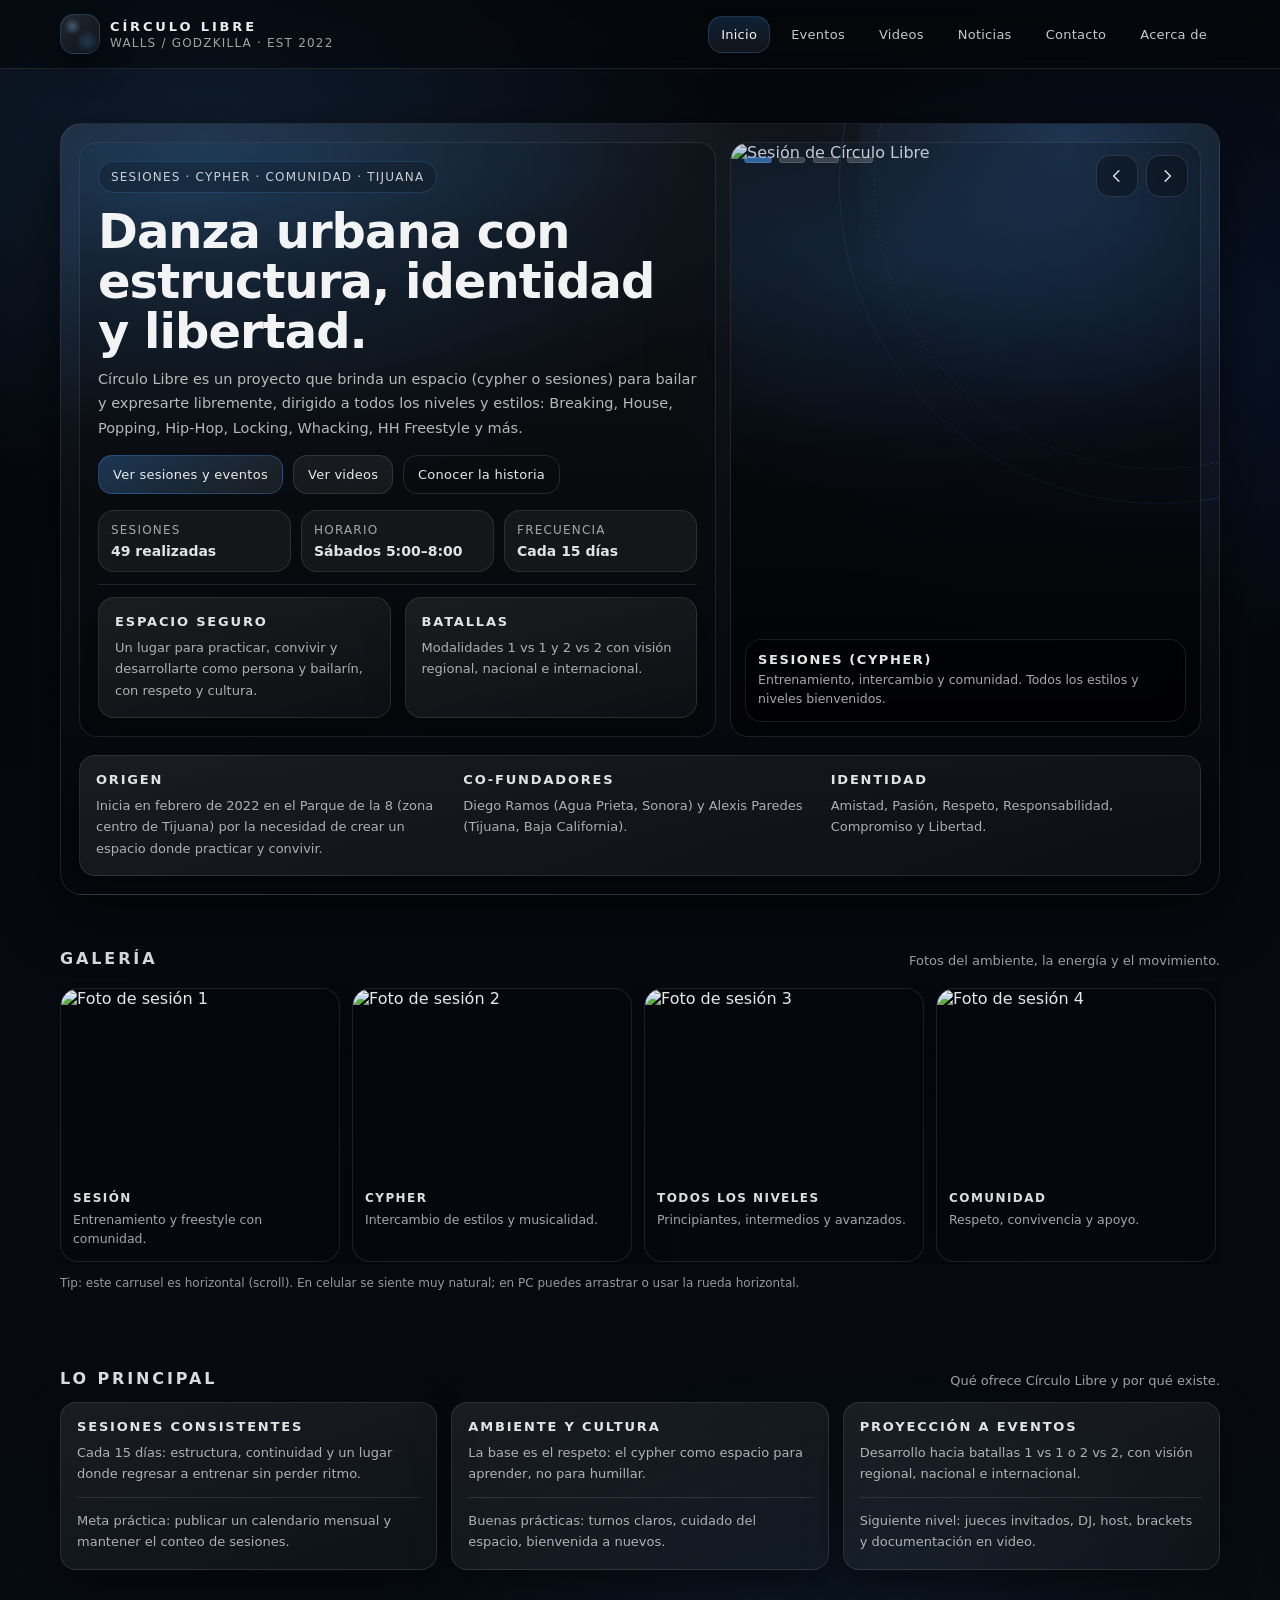
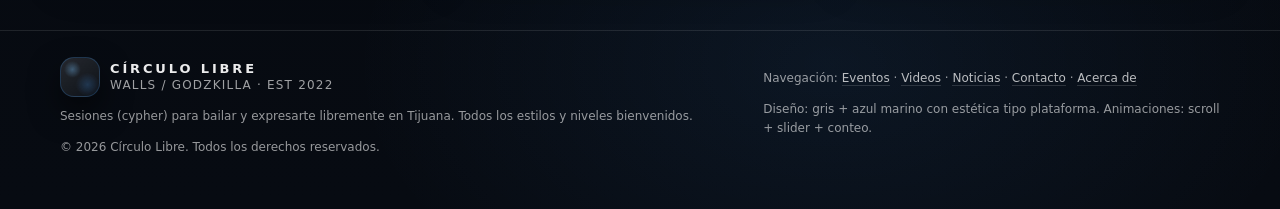
==== index.html @ d5fe8226 "Add files via upload" ====
<!doctype html>
<html lang="es">
<head>
  <meta charset="utf-8" />
  <meta name="viewport" content="width=device-width, initial-scale=1" />
  <title>Círculo Libre | Inicio</title>
  <meta name="description" content="Círculo Libre: sesiones (cypher) de danza urbana en Tijuana. Todos los estilos y niveles bienvenidos." />

  <link rel="stylesheet" href="https://cdnjs.cloudflare.com/ajax/libs/aos/2.3.4/aos.css" />
  <link rel="stylesheet" href="./assets/css/styles.css" />
</head>

<body>
  <div class="bgGrid" aria-hidden="true"></div>

  <header class="header">
    <div class="container">
      <div class="nav">
        <a class="brand" href="./index.html" aria-label="Ir a Inicio">
          <div class="logoMark" aria-hidden="true"></div>
          <div>
            <h1>CÍRCULO LIBRE</h1>
            <span>WALLS / GODZKILLA · EST 2022</span>
          </div>
        </a>

        <nav class="menu" aria-label="Navegación principal">
          <a data-nav href="./index.html">Inicio</a>
          <a data-nav href="./eventos.html">Eventos</a>
          <a data-nav href="./videos.html">Videos</a>
          <a data-nav href="./noticias.html">Noticias</a>
          <a data-nav href="./contacto.html">Contacto</a>
          <a data-nav href="./acerca.html">Acerca de</a>
        </nav>
      </div>
    </div>
  </header>

  <main>
    <!-- HERO PLATFORM -->
    <section class="hero">
      <div class="container">
        <div class="heroWrap" data-aos="fade-up">
          <div class="topGlow" aria-hidden="true"></div>
          <div class="orbit" style="right:-260px; top:-260px" aria-hidden="true"></div>

          <div class="heroTop">
            <!-- COPY -->
            <div class="heroCopy" data-aos="fade-up" data-aos-delay="60">
              <div class="kicker">Sesiones · Cypher · Comunidad · Tijuana</div>

              <h2 class="title">Danza urbana con estructura, identidad y libertad.</h2>

              <p class="subtitle">
                Círculo Libre es un proyecto que brinda un espacio (cypher o sesiones) para bailar y expresarte libremente,
                dirigido a todos los niveles y estilos: Breaking, House, Popping, Hip-Hop, Locking, Whacking, HH Freestyle y más.
              </p>

              <div class="heroActions">
                <a class="btn primary" href="./eventos.html">Ver sesiones y eventos</a>
                <a class="btn" href="./videos.html">Ver videos</a>
                <a class="btn ghost" href="./acerca.html">Conocer la historia</a>
              </div>

              <div class="statsRow" data-aos="fade-up" data-aos-delay="110">
                <div class="stat">
                  <div class="label">Sesiones</div>
                  <div class="value"><span data-count="49" data-count-duration="1000">49</span> realizadas</div>
                </div>
                <div class="stat">
                  <div class="label">Horario</div>
                  <div class="value">Sábados 5:00–8:00</div>
                </div>
                <div class="stat">
                  <div class="label">Frecuencia</div>
                  <div class="value">Cada 15 días</div>
                </div>
              </div>

              <div class="hr"></div>

              <div class="grid2" style="margin-top:12px">
                <div class="card" data-aos="fade-up" data-aos-delay="140">
                  <div class="cardInner">
                    <h3>Espacio seguro</h3>
                    <p>
                      Un lugar para practicar, convivir y desarrollarte como persona y bailarín, con respeto y cultura.
                    </p>
                  </div>
                </div>
                <div class="card" data-aos="fade-up" data-aos-delay="200">
                  <div class="cardInner">
                    <h3>Batallas</h3>
                    <p>
                      Modalidades 1 vs 1 y 2 vs 2 con visión regional, nacional e internacional.
                    </p>
                  </div>
                </div>
              </div>
            </div>

            <!-- SLIDER -->
            <div class="slider" data-aos="fade-left" data-aos-delay="120" data-slider data-interval="6500" aria-label="Carrusel principal">
              <div class="dots" aria-label="Indicadores">
                <div class="dot active" aria-label="Slide 1"></div>
                <div class="dot" aria-label="Slide 2"></div>
                <div class="dot" aria-label="Slide 3"></div>
                <div class="dot" aria-label="Slide 4"></div>
              </div>

              <div class="sliderControls" aria-label="Controles del carrusel">
                <button class="iconBtn" type="button" data-prev aria-label="Anterior">
                  <svg class="icon" viewBox="0 0 24 24" fill="none">
                    <path d="M14.5 5L7.5 12L14.5 19" stroke="currentColor" stroke-width="2" stroke-linecap="round" stroke-linejoin="round"/>
                  </svg>
                </button>
                <button class="iconBtn" type="button" data-next aria-label="Siguiente">
                  <svg class="icon" viewBox="0 0 24 24" fill="none">
                    <path d="M9.5 5L16.5 12L9.5 19" stroke="currentColor" stroke-width="2" stroke-linecap="round" stroke-linejoin="round"/>
                  </svg>
                </button>
              </div>

              <div class="slide active">
                <img src="./assets/img/gallery/hero-1.jpg" alt="Sesión de Círculo Libre" />
                <div class="slideOverlay"></div>
                <div class="slideCaption">
                  <strong>Sesiones (Cypher)</strong>
                  <span>Entrenamiento, intercambio y comunidad. Todos los estilos y niveles bienvenidos.</span>
                </div>
              </div>

              <div class="slide">
                <img src="./assets/img/gallery/hero-2.jpg" alt="Danza urbana en Tijuana" />
                <div class="slideOverlay"></div>
                <div class="slideCaption">
                  <strong>Cultura y aprendizaje</strong>
                  <span>Un espacio para mejorar técnica, musicalidad y freestyle con respeto.</span>
                </div>
              </div>

              <div class="slide">
                <img src="./assets/img/gallery/hero-3.jpg" alt="Comunidad de bailarines" />
                <div class="slideOverlay"></div>
                <div class="slideCaption">
                  <strong>Comunidad</strong>
                  <span>Convivencia sana, apoyo y crecimiento para nuevas generaciones.</span>
                </div>
              </div>

              <div class="slide">
                <img src="./assets/img/gallery/hero-4.jpg" alt="Eventos y batallas de baile" />
                <div class="slideOverlay"></div>
                <div class="slideCaption">
                  <strong>Eventos y batallas</strong>
                  <span>Formato 1 vs 1 y 2 vs 2. Proyección regional, nacional e internacional.</span>
                </div>
              </div>
            </div>
          </div>

          <!-- Bottom strip (platform feel) -->
          <div class="card" style="margin: 0 18px 18px;" data-aos="fade-up" data-aos-delay="90">
            <div class="cardInner">
              <div class="grid3">
                <div>
                  <h3>Origen</h3>
                  <p>
                    Inicia en febrero de 2022 en el Parque de la 8 (zona centro de Tijuana) por la necesidad
                    de crear un espacio donde practicar y convivir.
                  </p>
                </div>
                <div>
                  <h3>Co-fundadores</h3>
                  <p>
                    Diego Ramos (Agua Prieta, Sonora) y Alexis Paredes (Tijuana, Baja California).
                  </p>
                </div>
                <div>
                  <h3>Identidad</h3>
                  <p>
                    Amistad, Pasión, Respeto, Responsabilidad, Compromiso y Libertad.
                  </p>
                </div>
              </div>
            </div>
          </div>

        </div>
      </div>
    </section>

    <!-- GALLERY CAROUSEL -->
    <section class="section">
      <div class="container">
        <div class="sectionHead">
          <h2>Galería</h2>
          <p class="hint">Fotos del ambiente, la energía y el movimiento.</p>
        </div>

        <div class="carousel" data-aos="fade-up">
          <div class="carouselTrack" aria-label="Carrusel de galería">
            <div class="carouselItem">
              <img src="./assets/img/gallery/g-1.jpg" alt="Foto de sesión 1" />
              <div class="carouselMeta">
                <strong>Sesión</strong>
                <span>Entrenamiento y freestyle con comunidad.</span>
              </div>
            </div>

            <div class="carouselItem">
              <img src="./assets/img/gallery/g-2.jpg" alt="Foto de sesión 2" />
              <div class="carouselMeta">
                <strong>Cypher</strong>
                <span>Intercambio de estilos y musicalidad.</span>
              </div>
            </div>

            <div class="carouselItem">
              <img src="./assets/img/gallery/g-3.jpg" alt="Foto de sesión 3" />
              <div class="carouselMeta">
                <strong>Todos los niveles</strong>
                <span>Principiantes, intermedios y avanzados.</span>
              </div>
            </div>

            <div class="carouselItem">
              <img src="./assets/img/gallery/g-4.jpg" alt="Foto de sesión 4" />
              <div class="carouselMeta">
                <strong>Comunidad</strong>
                <span>Respeto, convivencia y apoyo.</span>
              </div>
            </div>

            <div class="carouselItem">
              <img src="./assets/img/gallery/g-5.jpg" alt="Foto de sesión 5" />
              <div class="carouselMeta">
                <strong>Eventos</strong>
                <span>Construcción de escena y proyección.</span>
              </div>
            </div>
          </div>

          <p class="small" style="margin-top:10px">
            Tip: este carrusel es horizontal (scroll). En celular se siente muy natural; en PC puedes arrastrar o usar la rueda horizontal.
          </p>
        </div>
      </div>
    </section>

    <!-- VALUE / PLATFORM BLOCKS -->
    <section class="section">
      <div class="container">
        <div class="sectionHead">
          <h2>Lo principal</h2>
          <p class="hint">Qué ofrece Círculo Libre y por qué existe.</p>
        </div>

        <div class="grid3">
          <article class="card" data-aos="fade-up">
            <div class="cardInner">
              <h3>Sesiones consistentes</h3>
              <p>
                Cada 15 días: estructura, continuidad y un lugar donde regresar a entrenar sin perder ritmo.
              </p>
              <div class="hr"></div>
              <p class="small">Meta práctica: publicar un calendario mensual y mantener el conteo de sesiones.</p>
            </div>
          </article>

          <article class="card" data-aos="fade-up" data-aos-delay="90">
            <div class="cardInner">
              <h3>Ambiente y cultura</h3>
              <p>
                La base es el respeto: el cypher como espacio para aprender, no para humillar.
              </p>
              <div class="hr"></div>
              <p class="small">Buenas prácticas: turnos claros, cuidado del espacio, bienvenida a nuevos.</p>
            </div>
          </article>

          <article class="card" data-aos="fade-up" data-aos-delay="180">
            <div class="cardInner">
              <h3>Proyección a eventos</h3>
              <p>
                Desarrollo hacia batallas 1 vs 1 o 2 vs 2, con visión regional, nacional e internacional.
              </p>
              <div class="hr"></div>
              <p class="small">Siguiente nivel: jueces invitados, DJ, host, brackets y documentación en video.</p>
            </div>
          </article>
        </div>
      </div>
    </section>
  </main>

  <footer class="footer">
    <div class="container">
      <div class="footerGrid">
        <div>
          <div class="brand" style="padding:0">
            <div class="logoMark" aria-hidden="true"></div>
            <div>
              <h1 style="margin:0">CÍRCULO LIBRE</h1>
              <span>WALLS / GODZKILLA · EST 2022</span>
            </div>
          </div>
          <p class="small" style="margin-top:10px">
            Sesiones (cypher) para bailar y expresarte libremente en Tijuana. Todos los estilos y niveles bienvenidos.
          </p>
          <p class="small">© <span id="year"></span> Círculo Libre. Todos los derechos reservados.</p>
        </div>

        <div>
          <p class="small">
            Navegación:
            <a href="./eventos.html">Eventos</a> ·
            <a href="./videos.html">Videos</a> ·
            <a href="./noticias.html">Noticias</a> ·
            <a href="./contacto.html">Contacto</a> ·
            <a href="./acerca.html">Acerca de</a>
          </p>
          <p class="small">
            Diseño: gris + azul marino con estética tipo plataforma. Animaciones: scroll + slider + conteo.
          </p>
        </div>
      </div>
    </div>
  </footer>

  <script src="https://cdnjs.cloudflare.com/ajax/libs/aos/2.3.4/aos.js"></script>
  <script src="./assets/js/main.js"></script>
  <script>document.getElementById("year").textContent = new Date().getFullYear();</script>
</body>
</html>
---- assets/css/styles.css ----
:root{
  --bg0: #05070c;
  --bg1: #070b12;
  --navy: #0a1a33;           /* azul marino */
  --navy2:#0d2550;
  --steel:#b9c1cf;          /* gris claro */
  --muted: rgba(255,255,255,.64);
  --text: rgba(255,255,255,.90);
  --line: rgba(255,255,255,.11);
  --glass: rgba(255,255,255,.06);
  --glass2: rgba(255,255,255,.10);
  --accent: #4aa3ff;        /* azul eléctrico suave */
  --accent2:#7bc4ff;        /* azul claro */
  --shadow: 0 18px 55px rgba(0,0,0,.60);
  --radius: 16px;
  --radius2: 22px;
  --max: 1160px;
}

*{ box-sizing:border-box; }
html{ scroll-behavior:smooth; }
body{
  margin:0;
  color: var(--text);
  background:
    radial-gradient(900px 600px at 16% 8%, rgba(74,163,255,.14), transparent 60%),
    radial-gradient(900px 600px at 90% 18%, rgba(13,37,80,.40), transparent 55%),
    radial-gradient(800px 500px at 65% 92%, rgba(74,163,255,.08), transparent 60%),
    linear-gradient(180deg, var(--bg0), var(--bg1));
  font-family: ui-sans-serif, system-ui, -apple-system, Segoe UI, Roboto, Helvetica, Arial;
  overflow-x:hidden;
}

a{ color:inherit; text-decoration:none; }
img{ display:block; max-width:100%; }
.container{ width: min(var(--max), calc(100% - 40px)); margin:0 auto; }

/* Decorative "drawings" (no emojis): grids + glow lines */
.bgGrid{
  position: fixed;
  inset: 0;
  pointer-events: none;
  opacity: .35;
  background-image:
    linear-gradient(to right, rgba(255,255,255,.04) 1px, transparent 1px),
    linear-gradient(to bottom, rgba(255,255,255,.04) 1px, transparent 1px);
  background-size: 64px 64px;
  mask-image: radial-gradient(closest-side at 50% 40%, rgba(0,0,0,1), transparent 72%);
}

.orbit{
  position:absolute;
  inset:auto;
  width: 640px;
  height: 640px;
  border-radius: 50%;
  border: 1px solid rgba(74,163,255,.18);
  filter: drop-shadow(0 0 30px rgba(74,163,255,.10));
  transform: translateZ(0);
  animation: orbitFloat 10s ease-in-out infinite;
}
.orbit::before{
  content:"";
  position:absolute;
  inset: 34px;
  border-radius: 50%;
  border: 1px dashed rgba(255,255,255,.10);
}
@keyframes orbitFloat{
  0%,100%{ transform: translate3d(0,0,0) scale(1); opacity:.85; }
  50%{ transform: translate3d(0,-10px,0) scale(1.02); opacity:1; }
}

.topGlow{
  position:absolute;
  top:-180px;
  right:-160px;
  width: 520px;
  height: 520px;
  background: radial-gradient(circle at 40% 40%, rgba(74,163,255,.22), transparent 60%);
  filter: blur(2px);
  pointer-events:none;
}

/* Header */
.header{
  position: sticky;
  top:0;
  z-index:60;
  backdrop-filter: blur(12px);
  background: rgba(4,6,10,.55);
  border-bottom: 1px solid rgba(255,255,255,.10);
}
.nav{
  display:flex;
  align-items:center;
  justify-content:space-between;
  padding: 14px 0;
  gap: 14px;
}
.brand{
  display:flex;
  align-items:center;
  gap: 10px;
  min-width: 240px;
}
.logoMark{
  width: 40px; height: 40px;
  border-radius: 14px;
  background:
    radial-gradient(14px 14px at 30% 30%, rgba(123,196,255,.35), transparent 60%),
    radial-gradient(18px 18px at 70% 70%, rgba(74,163,255,.22), transparent 65%),
    linear-gradient(145deg, rgba(255,255,255,.12), rgba(255,255,255,.03));
  border: 1px solid rgba(74,163,255,.22);
  box-shadow: 0 14px 30px rgba(0,0,0,.55);
}
.brand h1{
  margin:0;
  font-size: 13px;
  letter-spacing: .22em;
  text-transform: uppercase;
  color: rgba(255,255,255,.92);
}
.brand span{
  display:block;
  margin-top: 2px;
  font-size: 12px;
  letter-spacing: .10em;
  color: rgba(255,255,255,.62);
}

.menu{
  display:flex;
  align-items:center;
  gap: 8px;
  flex-wrap: wrap;
  justify-content:flex-end;
}
.menu a{
  padding: 10px 12px;
  border-radius: 14px;
  border: 1px solid transparent;
  color: rgba(255,255,255,.78);
  font-size: 13px;
  letter-spacing: .02em;
  transition: transform .18s ease, background .18s ease, border-color .18s ease, color .18s ease;
}
.menu a:hover{
  transform: translateY(-1px);
  background: rgba(255,255,255,.06);
  border-color: rgba(255,255,255,.12);
  color: rgba(255,255,255,.92);
}
.menu a.active{
  background: linear-gradient(180deg, rgba(74,163,255,.18), rgba(255,255,255,.06));
  border-color: rgba(74,163,255,.22);
  color: rgba(255,255,255,.95);
}

/* Page sections */
.section{ padding: 32px 0; }
.sectionHead{
  display:flex;
  align-items:flex-end;
  justify-content:space-between;
  gap: 16px;
  margin-bottom: 14px;
}
.sectionHead h2{
  margin:0;
  font-size: 16px;
  letter-spacing: .18em;
  text-transform: uppercase;
  color: rgba(255,255,255,.86);
}
.sectionHead .hint{ margin:0; font-size: 13px; color: rgba(255,255,255,.62); }

.card{
  border-radius: var(--radius);
  border: 1px solid rgba(255,255,255,.10);
  background: linear-gradient(160deg, rgba(255,255,255,.08), rgba(255,255,255,.03));
  box-shadow: 0 14px 36px rgba(0,0,0,.35);
  overflow:hidden;
}
.cardInner{ padding: 16px; }
.card h3{
  margin:0 0 8px;
  font-size: 13px;
  letter-spacing: .14em;
  text-transform: uppercase;
  color: rgba(255,255,255,.88);
}
.card p{
  margin:0;
  font-size: 13px;
  line-height: 1.65;
  color: rgba(255,255,255,.66);
}
.hr{ height:1px; background: rgba(255,255,255,.10); margin: 12px 0; }

.grid3{ display:grid; grid-template-columns: repeat(3, 1fr); gap: 14px; }
.grid2{ display:grid; grid-template-columns: 1fr 1fr; gap: 14px; }

/* Buttons */
.btn{
  display:inline-flex;
  align-items:center;
  justify-content:center;
  gap: 10px;
  padding: 11px 14px;
  border-radius: 14px;
  border: 1px solid rgba(255,255,255,.12);
  background: rgba(255,255,255,.06);
  color: rgba(255,255,255,.90);
  font-size: 13px;
  letter-spacing: .02em;
  transition: transform .18s ease, background .18s ease, border-color .18s ease, box-shadow .18s ease;
  will-change: transform;
}
.btn:hover{
  transform: translateY(-1px);
  border-color: rgba(255,255,255,.20);
  background: rgba(255,255,255,.09);
  box-shadow: 0 10px 22px rgba(0,0,0,.35);
}
.btn.primary{
  background: linear-gradient(145deg, rgba(74,163,255,.28), rgba(255,255,255,.07));
  border-color: rgba(74,163,255,.28);
}
.btn.ghost{ background: transparent; }

/* Hero platform layout */
.hero{
  position:relative;
  padding: 54px 0 22px;
}
.heroWrap{
  position:relative;
  border-radius: var(--radius2);
  border: 1px solid rgba(255,255,255,.10);
  background:
    radial-gradient(1200px 420px at 10% 10%, rgba(74,163,255,.16), transparent 55%),
    linear-gradient(180deg, rgba(255,255,255,.05), rgba(0,0,0,.15));
  box-shadow: var(--shadow);
  overflow:hidden;
}

.heroTop{
  display:grid;
  grid-template-columns: 1.15fr .85fr;
  gap: 14px;
  padding: 18px;
  align-items:stretch;
  position:relative;
}

.heroCopy{
  border-radius: 18px;
  border: 1px solid rgba(255,255,255,.10);
  background: rgba(0,0,0,.20);
  padding: 18px;
  position:relative;
  overflow:hidden;
}
.heroCopy::before{
  content:"";
  position:absolute;
  inset:-2px;
  background: radial-gradient(900px 220px at 20% 0%, rgba(74,163,255,.12), transparent 55%);
  pointer-events:none;
}
.kicker{
  display:inline-flex;
  align-items:center;
  gap:10px;
  padding: 8px 12px;
  border-radius: 999px;
  border: 1px solid rgba(74,163,255,.20);
  background: rgba(0,0,0,.18);
  color: rgba(255,255,255,.78);
  font-size: 12px;
  letter-spacing: .10em;
  text-transform: uppercase;
  position:relative;
  z-index:1;
}
.title{
  margin: 14px 0 10px;
  font-size: clamp(30px, 4.6vw, 48px);
  line-height: 1.04;
  letter-spacing: -.02em;
  color: rgba(255,255,255,.95);
  position:relative;
  z-index:1;
}
.subtitle{
  margin:0;
  max-width: 66ch;
  font-size: 14.5px;
  line-height: 1.7;
  color: rgba(255,255,255,.70);
  position:relative;
  z-index:1;
}
.heroActions{ display:flex; gap:10px; flex-wrap:wrap; margin-top: 14px; position:relative; z-index:1; }

.statsRow{
  display:grid;
  grid-template-columns: repeat(3, 1fr);
  gap: 10px;
  margin-top: 16px;
  position:relative;
  z-index:1;
}
.stat{
  border-radius: 16px;
  border: 1px solid rgba(255,255,255,.10);
  background: rgba(255,255,255,.05);
  padding: 12px;
}
.stat .label{
  font-size: 12px;
  letter-spacing: .10em;
  text-transform: uppercase;
  color: rgba(255,255,255,.62);
}
.stat .value{
  margin-top: 6px;
  font-size: 14px;
  color: rgba(255,255,255,.88);
  font-weight: 650;
}

/* HERO SLIDER */
.slider{
  border-radius: 18px;
  border: 1px solid rgba(255,255,255,.10);
  background: rgba(0,0,0,.20);
  overflow:hidden;
  position:relative;
  min-height: 360px;
}

.slide{
  position:absolute;
  inset:0;
  opacity:0;
  transform: scale(1.02);
  transition: opacity .6s ease, transform .9s ease;
}
.slide.active{
  opacity:1;
  transform: scale(1);
}
.slide img{
  width:100%;
  height:100%;
  object-fit: cover;
  filter: contrast(1.05) saturate(1.05);
}
.slideOverlay{
  position:absolute;
  inset:0;
  background:
    linear-gradient(180deg, rgba(0,0,0,.10), rgba(0,0,0,.55)),
    radial-gradient(900px 420px at 30% 20%, rgba(74,163,255,.18), transparent 55%);
}
.slideCaption{
  position:absolute;
  left: 14px;
  right: 14px;
  bottom: 14px;
  border-radius: 16px;
  border: 1px solid rgba(255,255,255,.10);
  background: rgba(0,0,0,.35);
  padding: 12px 12px;
  backdrop-filter: blur(10px);
}
.slideCaption strong{
  display:block;
  font-size: 13px;
  letter-spacing: .12em;
  text-transform: uppercase;
  color: rgba(255,255,255,.90);
}
.slideCaption span{
  display:block;
  margin-top: 4px;
  font-size: 12.5px;
  color: rgba(255,255,255,.66);
  line-height: 1.5;
}

.sliderControls{
  position:absolute;
  top: 12px;
  right: 12px;
  display:flex;
  gap: 8px;
  z-index: 4;
}
.iconBtn{
  width: 42px;
  height: 42px;
  border-radius: 14px;
  border: 1px solid rgba(255,255,255,.12);
  background: rgba(0,0,0,.30);
  color: rgba(255,255,255,.86);
  display:grid;
  place-items:center;
  cursor:pointer;
  transition: transform .16s ease, background .16s ease, border-color .16s ease;
}
.iconBtn:hover{
  transform: translateY(-1px);
  background: rgba(255,255,255,.06);
  border-color: rgba(74,163,255,.20);
}
.icon{
  width: 18px;
  height: 18px;
  display:block;
}

.dots{
  position:absolute;
  left: 14px;
  top: 14px;
  display:flex;
  gap: 8px;
  z-index: 4;
}
.dot{
  width: 26px;
  height: 6px;
  border-radius: 999px;
  background: rgba(255,255,255,.18);
  border: 1px solid rgba(255,255,255,.12);
  cursor:pointer;
  transition: background .2s ease, transform .2s ease;
}
.dot.active{
  background: rgba(74,163,255,.55);
  transform: scaleX(1.06);
}

/* Gallery carousel */
.carousel{
  position:relative;
}
.carouselTrack{
  display:flex;
  gap: 12px;
  overflow:auto;
  scroll-snap-type: x mandatory;
  padding: 6px 2px 2px;
  scrollbar-width: thin;
  scrollbar-color: rgba(74,163,255,.35) rgba(255,255,255,.06);
}
.carouselTrack::-webkit-scrollbar{ height: 10px; }
.carouselTrack::-webkit-scrollbar-thumb{
  background: rgba(74,163,255,.30);
  border-radius: 999px;
}
.carouselItem{
  min-width: 280px;
  max-width: 280px;
  scroll-snap-align: start;
  border-radius: 18px;
  border: 1px solid rgba(255,255,255,.10);
  background: rgba(0,0,0,.20);
  overflow:hidden;
  box-shadow: 0 18px 40px rgba(0,0,0,.35);
  transform: translateZ(0);
}
.carouselItem img{
  width:100%;
  height: 190px;
  object-fit: cover;
}
.carouselMeta{
  padding: 12px;
}
.carouselMeta strong{
  display:block;
  font-size: 12px;
  letter-spacing: .12em;
  text-transform: uppercase;
  color: rgba(255,255,255,.86);
}
.carouselMeta span{
  display:block;
  margin-top: 6px;
  font-size: 12.5px;
  color: rgba(255,255,255,.64);
  line-height: 1.5;
}

/* Footer */
.footer{
  padding: 26px 0 40px;
  border-top: 1px solid rgba(255,255,255,.10);
  margin-top: 28px;
}
.footerGrid{
  display:grid;
  grid-template-columns: 1.2fr .8fr;
  gap: 18px;
}
.small{
  font-size: 12px;
  color: rgba(255,255,255,.58);
  line-height: 1.6;
}
.footer a{
  color: rgba(255,255,255,.72);
  border-bottom: 1px solid rgba(255,255,255,.14);
}
.footer a:hover{
  color: rgba(255,255,255,.92);
  border-bottom-color: rgba(74,163,255,.30);
}

@media (max-width: 980px){
  .heroTop{ grid-template-columns: 1fr; }
  .grid3{ grid-template-columns: 1fr; }
  .grid2{ grid-template-columns: 1fr; }
  .footerGrid{ grid-template-columns: 1fr; }
  .slider{ min-height: 320px; }
  .brand{ min-width: auto; }
}
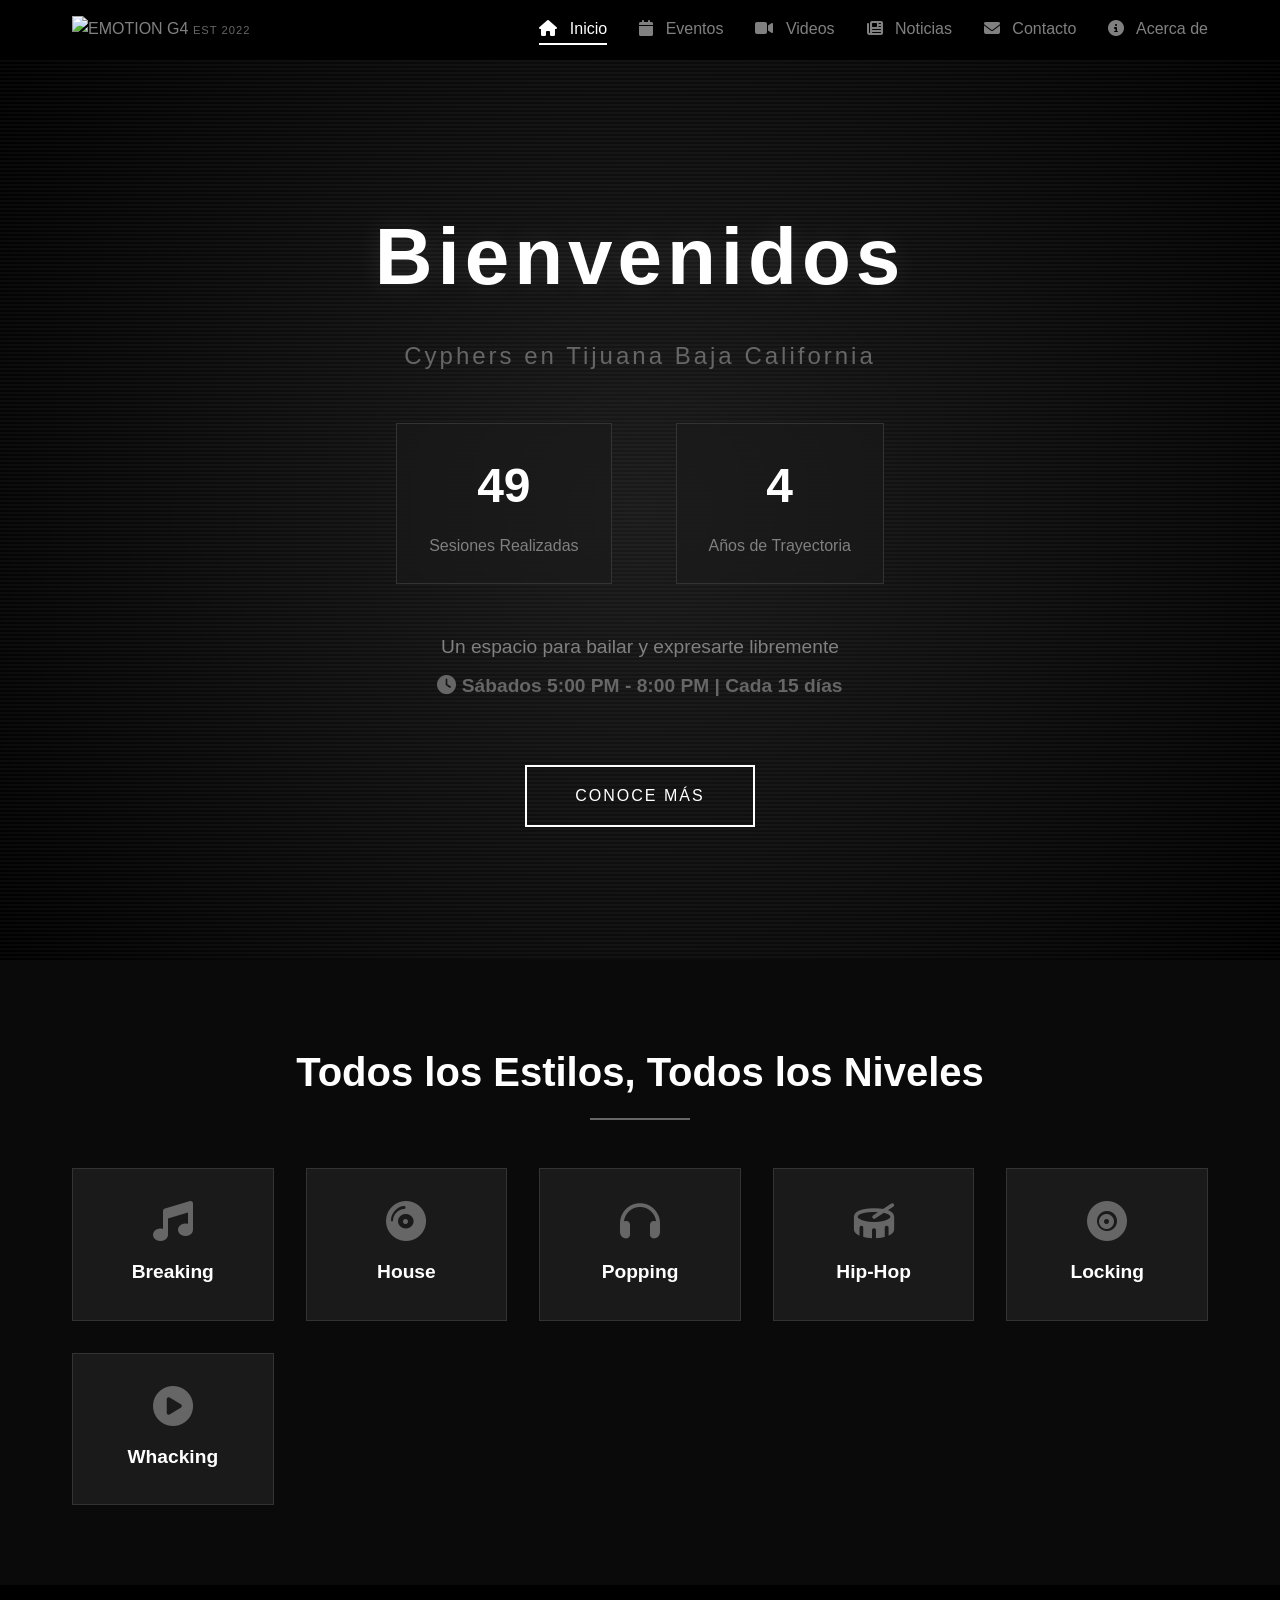
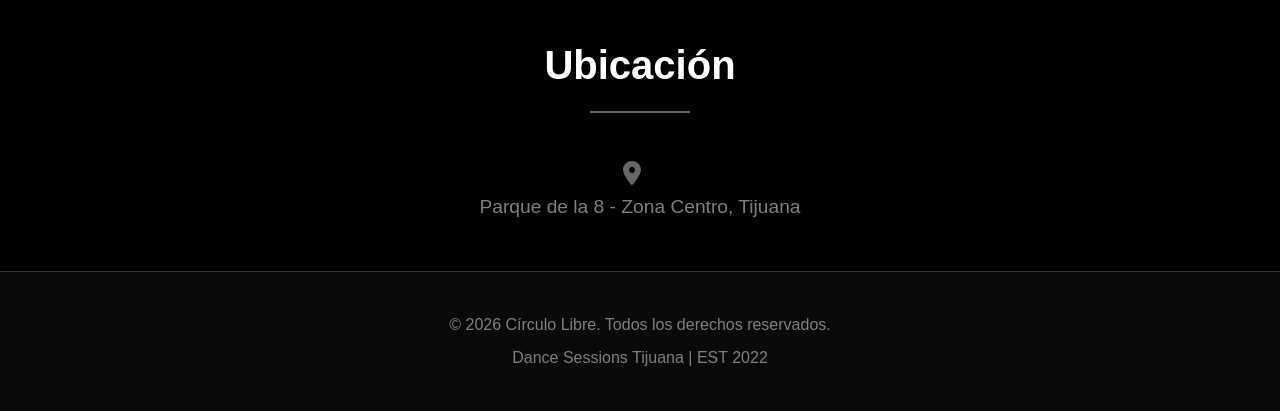
==== commit dd83b80b: "Add files via upload" ====
--- a/index.html
+++ b/index.html
@@ -1,335 +1,107 @@
-<!doctype html>
+<!DOCTYPE html>
 <html lang="es">
 <head>
-  <meta charset="utf-8" />
-  <meta name="viewport" content="width=device-width, initial-scale=1" />
-  <title>Círculo Libre | Inicio</title>
-  <meta name="description" content="Círculo Libre: sesiones (cypher) de danza urbana en Tijuana. Todos los estilos y niveles bienvenidos." />
+    <meta charset="UTF-8">
+    <meta name="viewport" content="width=device-width, initial-scale=1.0">
+    <title>Círculo Libre - Dance Sessions Tijuana</title>
+    <link rel="stylesheet" href="styles.css">
+    <link rel="stylesheet" href="https://cdnjs.cloudflare.com/ajax/libs/font-awesome/6.4.0/css/all.min.css">
+</head>
+<body>
+    <nav class="navbar">
+        <div class="nav-container">
+            <div class="nav-logo">
+         <img src="/ap15/img/cl.png" alt="EMOTION G4" style="width: 150px; height: auto;">
+                <span class="nav-subtitle">EST 2022</span>
+            </div>
+            <ul class="nav-menu">
+                <li><a href="index.html" class="active"><i class="fas fa-home"></i> Inicio</a></li>
+                <li><a href="eventos.html"><i class="fas fa-calendar"></i> Eventos</a></li>
+                <li><a href="videos.html"><i class="fas fa-video"></i> Videos</a></li>
+                <li><a href="noticias.html"><i class="fas fa-newspaper"></i> Noticias</a></li>
+                <li><a href="contacto.html"><i class="fas fa-envelope"></i> Contacto</a></li>
+                <li><a href="acerca.html"><i class="fas fa-info-circle"></i> Acerca de</a></li>
+            </ul>
+            <div class="hamburger">
+                <span></span>
+                <span></span>
+                <span></span>
+            </div>
+        </div>
+    </nav>
 
-  <link rel="stylesheet" href="https://cdnjs.cloudflare.com/ajax/libs/aos/2.3.4/aos.css" />
-  <link rel="stylesheet" href="./assets/css/styles.css" />
-</head>
-
-<body>
-  <div class="bgGrid" aria-hidden="true"></div>
-
-  <header class="header">
-    <div class="container">
-      <div class="nav">
-        <a class="brand" href="./index.html" aria-label="Ir a Inicio">
-          <div class="logoMark" aria-hidden="true"></div>
-          <div>
-            <h1>CÍRCULO LIBRE</h1>
-            <span>WALLS / GODZKILLA · EST 2022</span>
-          </div>
-        </a>
-
-        <nav class="menu" aria-label="Navegación principal">
-          <a data-nav href="./index.html">Inicio</a>
-          <a data-nav href="./eventos.html">Eventos</a>
-          <a data-nav href="./videos.html">Videos</a>
-          <a data-nav href="./noticias.html">Noticias</a>
-          <a data-nav href="./contacto.html">Contacto</a>
-          <a data-nav href="./acerca.html">Acerca de</a>
-        </nav>
-      </div>
-    </div>
-  </header>
-
-  <main>
-    <!-- HERO PLATFORM -->
     <section class="hero">
-      <div class="container">
-        <div class="heroWrap" data-aos="fade-up">
-          <div class="topGlow" aria-hidden="true"></div>
-          <div class="orbit" style="right:-260px; top:-260px" aria-hidden="true"></div>
-
-          <div class="heroTop">
-            <!-- COPY -->
-            <div class="heroCopy" data-aos="fade-up" data-aos-delay="60">
-              <div class="kicker">Sesiones · Cypher · Comunidad · Tijuana</div>
-
-              <h2 class="title">Danza urbana con estructura, identidad y libertad.</h2>
-
-              <p class="subtitle">
-                Círculo Libre es un proyecto que brinda un espacio (cypher o sesiones) para bailar y expresarte libremente,
-                dirigido a todos los niveles y estilos: Breaking, House, Popping, Hip-Hop, Locking, Whacking, HH Freestyle y más.
-              </p>
-
-              <div class="heroActions">
-                <a class="btn primary" href="./eventos.html">Ver sesiones y eventos</a>
-                <a class="btn" href="./videos.html">Ver videos</a>
-                <a class="btn ghost" href="./acerca.html">Conocer la historia</a>
-              </div>
-
-              <div class="statsRow" data-aos="fade-up" data-aos-delay="110">
-                <div class="stat">
-                  <div class="label">Sesiones</div>
-                  <div class="value"><span data-count="49" data-count-duration="1000">49</span> realizadas</div>
+        <div class="hero-content">
+            <h2 class="hero-title animate-fade-in">Bienvenidos</h2>
+            <p class="hero-subtitle animate-slide-up">Cyphers en Tijuana Baja California</p>
+            <div class="hero-stats animate-fade-in">
+                <div class="stat-box">
+                    <h2 class="stat-number" data-target="49">0</h2>
+                    <p>Sesiones Realizadas</p>
                 </div>
-                <div class="stat">
-                  <div class="label">Horario</div>
-                  <div class="value">Sábados 5:00–8:00</div>
+                <div class="stat-box">
+                    <h2 class="stat-number" data-target="4">0</h2>
+                    <p>Años de Trayectoria</p>
                 </div>
-                <div class="stat">
-                  <div class="label">Frecuencia</div>
-                  <div class="value">Cada 15 días</div>
-                </div>
-              </div>
-
-              <div class="hr"></div>
-
-              <div class="grid2" style="margin-top:12px">
-                <div class="card" data-aos="fade-up" data-aos-delay="140">
-                  <div class="cardInner">
-                    <h3>Espacio seguro</h3>
-                    <p>
-                      Un lugar para practicar, convivir y desarrollarte como persona y bailarín, con respeto y cultura.
-                    </p>
-                  </div>
-                </div>
-                <div class="card" data-aos="fade-up" data-aos-delay="200">
-                  <div class="cardInner">
-                    <h3>Batallas</h3>
-                    <p>
-                      Modalidades 1 vs 1 y 2 vs 2 con visión regional, nacional e internacional.
-                    </p>
-                  </div>
-                </div>
-              </div>
             </div>
-
-            <!-- SLIDER -->
-            <div class="slider" data-aos="fade-left" data-aos-delay="120" data-slider data-interval="6500" aria-label="Carrusel principal">
-              <div class="dots" aria-label="Indicadores">
-                <div class="dot active" aria-label="Slide 1"></div>
-                <div class="dot" aria-label="Slide 2"></div>
-                <div class="dot" aria-label="Slide 3"></div>
-                <div class="dot" aria-label="Slide 4"></div>
-              </div>
-
-              <div class="sliderControls" aria-label="Controles del carrusel">
-                <button class="iconBtn" type="button" data-prev aria-label="Anterior">
-                  <svg class="icon" viewBox="0 0 24 24" fill="none">
-                    <path d="M14.5 5L7.5 12L14.5 19" stroke="currentColor" stroke-width="2" stroke-linecap="round" stroke-linejoin="round"/>
-                  </svg>
-                </button>
-                <button class="iconBtn" type="button" data-next aria-label="Siguiente">
-                  <svg class="icon" viewBox="0 0 24 24" fill="none">
-                    <path d="M9.5 5L16.5 12L9.5 19" stroke="currentColor" stroke-width="2" stroke-linecap="round" stroke-linejoin="round"/>
-                  </svg>
-                </button>
-              </div>
-
-              <div class="slide active">
-                <img src="./assets/img/gallery/hero-1.jpg" alt="Sesión de Círculo Libre" />
-                <div class="slideOverlay"></div>
-                <div class="slideCaption">
-                  <strong>Sesiones (Cypher)</strong>
-                  <span>Entrenamiento, intercambio y comunidad. Todos los estilos y niveles bienvenidos.</span>
-                </div>
-              </div>
-
-              <div class="slide">
-                <img src="./assets/img/gallery/hero-2.jpg" alt="Danza urbana en Tijuana" />
-                <div class="slideOverlay"></div>
-                <div class="slideCaption">
-                  <strong>Cultura y aprendizaje</strong>
-                  <span>Un espacio para mejorar técnica, musicalidad y freestyle con respeto.</span>
-                </div>
-              </div>
-
-              <div class="slide">
-                <img src="./assets/img/gallery/hero-3.jpg" alt="Comunidad de bailarines" />
-                <div class="slideOverlay"></div>
-                <div class="slideCaption">
-                  <strong>Comunidad</strong>
-                  <span>Convivencia sana, apoyo y crecimiento para nuevas generaciones.</span>
-                </div>
-              </div>
-
-              <div class="slide">
-                <img src="./assets/img/gallery/hero-4.jpg" alt="Eventos y batallas de baile" />
-                <div class="slideOverlay"></div>
-                <div class="slideCaption">
-                  <strong>Eventos y batallas</strong>
-                  <span>Formato 1 vs 1 y 2 vs 2. Proyección regional, nacional e internacional.</span>
-                </div>
-              </div>
+            <div class="hero-description animate-slide-up">
+                <p>Un espacio para bailar y expresarte libremente</p>
+                <p class="schedule"><i class="fas fa-clock"></i> Sábados 5:00 PM - 8:00 PM | Cada 15 días</p>
             </div>
-          </div>
-
-          <!-- Bottom strip (platform feel) -->
-          <div class="card" style="margin: 0 18px 18px;" data-aos="fade-up" data-aos-delay="90">
-            <div class="cardInner">
-              <div class="grid3">
-                <div>
-                  <h3>Origen</h3>
-                  <p>
-                    Inicia en febrero de 2022 en el Parque de la 8 (zona centro de Tijuana) por la necesidad
-                    de crear un espacio donde practicar y convivir.
-                  </p>
-                </div>
-                <div>
-                  <h3>Co-fundadores</h3>
-                  <p>
-                    Diego Ramos (Agua Prieta, Sonora) y Alexis Paredes (Tijuana, Baja California).
-                  </p>
-                </div>
-                <div>
-                  <h3>Identidad</h3>
-                  <p>
-                    Amistad, Pasión, Respeto, Responsabilidad, Compromiso y Libertad.
-                  </p>
-                </div>
-              </div>
-            </div>
-          </div>
-
+            <a href="#info" class="cta-button animate-pulse">Conoce Más</a>
         </div>
-      </div>
+        <div class="hero-bg"></div>
     </section>
 
-    <!-- GALLERY CAROUSEL -->
-    <section class="section">
-      <div class="container">
-        <div class="sectionHead">
-          <h2>Galería</h2>
-          <p class="hint">Fotos del ambiente, la energía y el movimiento.</p>
+    <section id="info" class="info-section">
+        <div class="container">
+            <h2 class="section-title">Todos los Estilos, Todos los Niveles</h2>
+            <div class="styles-grid">
+                <div class="style-card">
+                    <i class="fas fa-music"></i>
+                    <h3>Breaking</h3>
+                </div>
+                <div class="style-card">
+                    <i class="fas fa-compact-disc"></i>
+                    <h3>House</h3>
+                </div>
+                <div class="style-card">
+                    <i class="fas fa-headphones"></i>
+                    <h3>Popping</h3>
+                </div>
+                <div class="style-card">
+                    <i class="fas fa-drum"></i>
+                    <h3>Hip-Hop</h3>
+                </div>
+                <div class="style-card">
+                    <i class="fas fa-record-vinyl"></i>
+                    <h3>Locking</h3>
+                </div>
+                <div class="style-card">
+                    <i class="fas fa-play-circle"></i>
+                    <h3>Whacking</h3>
+                </div>
+            </div>
         </div>
-
-        <div class="carousel" data-aos="fade-up">
-          <div class="carouselTrack" aria-label="Carrusel de galería">
-            <div class="carouselItem">
-              <img src="./assets/img/gallery/g-1.jpg" alt="Foto de sesión 1" />
-              <div class="carouselMeta">
-                <strong>Sesión</strong>
-                <span>Entrenamiento y freestyle con comunidad.</span>
-              </div>
-            </div>
-
-            <div class="carouselItem">
-              <img src="./assets/img/gallery/g-2.jpg" alt="Foto de sesión 2" />
-              <div class="carouselMeta">
-                <strong>Cypher</strong>
-                <span>Intercambio de estilos y musicalidad.</span>
-              </div>
-            </div>
-
-            <div class="carouselItem">
-              <img src="./assets/img/gallery/g-3.jpg" alt="Foto de sesión 3" />
-              <div class="carouselMeta">
-                <strong>Todos los niveles</strong>
-                <span>Principiantes, intermedios y avanzados.</span>
-              </div>
-            </div>
-
-            <div class="carouselItem">
-              <img src="./assets/img/gallery/g-4.jpg" alt="Foto de sesión 4" />
-              <div class="carouselMeta">
-                <strong>Comunidad</strong>
-                <span>Respeto, convivencia y apoyo.</span>
-              </div>
-            </div>
-
-            <div class="carouselItem">
-              <img src="./assets/img/gallery/g-5.jpg" alt="Foto de sesión 5" />
-              <div class="carouselMeta">
-                <strong>Eventos</strong>
-                <span>Construcción de escena y proyección.</span>
-              </div>
-            </div>
-          </div>
-
-          <p class="small" style="margin-top:10px">
-            Tip: este carrusel es horizontal (scroll). En celular se siente muy natural; en PC puedes arrastrar o usar la rueda horizontal.
-          </p>
-        </div>
-      </div>
     </section>
 
-    <!-- VALUE / PLATFORM BLOCKS -->
-    <section class="section">
-      <div class="container">
-        <div class="sectionHead">
-          <h2>Lo principal</h2>
-          <p class="hint">Qué ofrece Círculo Libre y por qué existe.</p>
+    <section class="location-section">
+        <div class="container">
+            <h2 class="section-title">Ubicación</h2>
+            <div class="location-info">
+                <i class="fas fa-map-marker-alt"></i>
+                <p>Parque de la 8 - Zona Centro, Tijuana</p>
+            </div>
         </div>
+    </section>
 
-        <div class="grid3">
-          <article class="card" data-aos="fade-up">
-            <div class="cardInner">
-              <h3>Sesiones consistentes</h3>
-              <p>
-                Cada 15 días: estructura, continuidad y un lugar donde regresar a entrenar sin perder ritmo.
-              </p>
-              <div class="hr"></div>
-              <p class="small">Meta práctica: publicar un calendario mensual y mantener el conteo de sesiones.</p>
-            </div>
-          </article>
+    <footer class="footer">
+        <div class="footer-content">
+            <p>&copy; 2024 Círculo Libre. Todos los derechos reservados.</p>
+            <p>Dance Sessions Tijuana | EST 2022</p>
+        </div>
+    </footer>
 
-          <article class="card" data-aos="fade-up" data-aos-delay="90">
-            <div class="cardInner">
-              <h3>Ambiente y cultura</h3>
-              <p>
-                La base es el respeto: el cypher como espacio para aprender, no para humillar.
-              </p>
-              <div class="hr"></div>
-              <p class="small">Buenas prácticas: turnos claros, cuidado del espacio, bienvenida a nuevos.</p>
-            </div>
-          </article>
-
-          <article class="card" data-aos="fade-up" data-aos-delay="180">
-            <div class="cardInner">
-              <h3>Proyección a eventos</h3>
-              <p>
-                Desarrollo hacia batallas 1 vs 1 o 2 vs 2, con visión regional, nacional e internacional.
-              </p>
-              <div class="hr"></div>
-              <p class="small">Siguiente nivel: jueces invitados, DJ, host, brackets y documentación en video.</p>
-            </div>
-          </article>
-        </div>
-      </div>
-    </section>
-  </main>
-
-  <footer class="footer">
-    <div class="container">
-      <div class="footerGrid">
-        <div>
-          <div class="brand" style="padding:0">
-            <div class="logoMark" aria-hidden="true"></div>
-            <div>
-              <h1 style="margin:0">CÍRCULO LIBRE</h1>
-              <span>WALLS / GODZKILLA · EST 2022</span>
-            </div>
-          </div>
-          <p class="small" style="margin-top:10px">
-            Sesiones (cypher) para bailar y expresarte libremente en Tijuana. Todos los estilos y niveles bienvenidos.
-          </p>
-          <p class="small">© <span id="year"></span> Círculo Libre. Todos los derechos reservados.</p>
-        </div>
-
-        <div>
-          <p class="small">
-            Navegación:
-            <a href="./eventos.html">Eventos</a> ·
-            <a href="./videos.html">Videos</a> ·
-            <a href="./noticias.html">Noticias</a> ·
-            <a href="./contacto.html">Contacto</a> ·
-            <a href="./acerca.html">Acerca de</a>
-          </p>
-          <p class="small">
-            Diseño: gris + azul marino con estética tipo plataforma. Animaciones: scroll + slider + conteo.
-          </p>
-        </div>
-      </div>
-    </div>
-  </footer>
-
-  <script src="https://cdnjs.cloudflare.com/ajax/libs/aos/2.3.4/aos.js"></script>
-  <script src="./assets/js/main.js"></script>
-  <script>document.getElementById("year").textContent = new Date().getFullYear();</script>
+    <script src="script.js"></script>
 </body>
 </html>
--- a/styles.css
+++ b/styles.css
@@ -0,0 +1,1659 @@
+/* Variables y Reset */
+:root {
+    --black: #000000;
+    --dark-gray: #0a0a0a;
+    --medium-gray: #1a1a1a;
+    --light-gray: #333333;
+    --text-gray: #808080;
+    --white: #ffffff;
+    --accent: #666666;
+}
+
+* {
+    margin: 0;
+    padding: 0;
+    box-sizing: border-box;
+}
+
+body {
+    font-family: 'Arial', sans-serif;
+    background-color: var(--black);
+    color: var(--text-gray);
+    line-height: 1.6;
+    overflow-x: hidden;
+}
+
+/* Navbar */
+.navbar {
+    position: fixed;
+    top: 0;
+    width: 100%;
+    background: linear-gradient(180deg, rgba(0,0,0,0.95) 0%, rgba(0,0,0,0.8) 100%);
+    backdrop-filter: blur(10px);
+    z-index: 1000;
+    padding: 1rem 0;
+    transition: all 0.3s ease;
+}
+
+.nav-container {
+    max-width: 1200px;
+    margin: 0 auto;
+    display: flex;
+    justify-content: space-between;
+    align-items: center;
+    padding: 0 2rem;
+}
+
+.nav-logo h1 {
+    color: var(--white);
+    font-size: 1.5rem;
+    letter-spacing: 2px;
+    font-weight: 900;
+}
+
+.nav-subtitle {
+    color: var(--accent);
+    font-size: 0.7rem;
+    letter-spacing: 1px;
+}
+
+.nav-menu {
+    display: flex;
+    list-style: none;
+    gap: 2rem;
+}
+
+.nav-menu a {
+    color: var(--text-gray);
+    text-decoration: none;
+    transition: all 0.3s ease;
+    position: relative;
+    padding: 0.5rem 0;
+}
+
+.nav-menu a:hover,
+.nav-menu a.active {
+    color: var(--white);
+}
+
+.nav-menu a::after {
+    content: '';
+    position: absolute;
+    bottom: 0;
+    left: 0;
+    width: 0;
+    height: 2px;
+    background: var(--white);
+    transition: width 0.3s ease;
+}
+
+.nav-menu a:hover::after,
+.nav-menu a.active::after {
+    width: 100%;
+}
+
+.nav-menu i {
+    margin-right: 0.5rem;
+}
+
+/* Hamburger Menu */
+.hamburger {
+    display: none;
+    flex-direction: column;
+    cursor: pointer;
+}
+
+.hamburger span {
+    width: 25px;
+    height: 3px;
+    background: var(--white);
+    margin: 3px 0;
+    transition: 0.3s;
+}
+
+/* Hero Section */
+.hero {
+    height: 100vh;
+    display: flex;
+    align-items: center;
+    justify-content: center;
+    position: relative;
+    background: radial-gradient(circle at center, var(--medium-gray) 0%, var(--black) 100%);
+    margin-top: 60px;
+}
+
+.hero-bg {
+    position: absolute;
+    top: 0;
+    left: 0;
+    width: 100%;
+    height: 100%;
+    background: repeating-linear-gradient(
+        0deg,
+        transparent,
+        transparent 2px,
+        rgba(255,255,255,0.03) 2px,
+        rgba(255,255,255,0.03) 4px
+    );
+    pointer-events: none;
+}
+
+.hero-content {
+    text-align: center;
+    z-index: 1;
+}
+
+.hero-title {
+    font-size: 5rem;
+    font-weight: 900;
+    letter-spacing: 5px;
+    color: var(--white);
+    margin-bottom: 1rem;
+    text-shadow: 0 0 30px rgba(255,255,255,0.1);
+}
+
+.hero-subtitle {
+    font-size: 1.5rem;
+    color: var(--accent);
+    margin-bottom: 2rem;
+    letter-spacing: 3px;
+}
+
+.hero-stats {
+    display: flex;
+    justify-content: center;
+    gap: 4rem;
+    margin: 3rem 0;
+}
+
+.stat-box {
+    text-align: center;
+    padding: 1.5rem 2rem;
+    border: 1px solid var(--light-gray);
+    background: rgba(26,26,26,0.5);
+    backdrop-filter: blur(5px);
+}
+
+.stat-number {
+    font-size: 3rem;
+    color: var(--white);
+    font-weight: bold;
+}
+
+.stat-box p {
+    color: var(--text-gray);
+    margin-top: 0.5rem;
+}
+
+.hero-description {
+    margin: 2rem 0;
+}
+
+.hero-description p {
+    font-size: 1.2rem;
+    margin: 0.5rem 0;
+}
+
+.schedule {
+    color: var(--accent);
+    font-weight: bold;
+}
+
+.cta-button {
+    display: inline-block;
+    padding: 1rem 3rem;
+    background: transparent;
+    border: 2px solid var(--white);
+    color: var(--white);
+    text-decoration: none;
+    transition: all 0.3s ease;
+    text-transform: uppercase;
+    letter-spacing: 2px;
+    margin-top: 2rem;
+}
+
+.cta-button:hover {
+    background: var(--white);
+    color: var(--black);
+    transform: translateY(-2px);
+    box-shadow: 0 10px 30px rgba(255,255,255,0.2);
+}
+
+/* Sections */
+.container {
+    max-width: 1200px;
+    margin: 0 auto;
+    padding: 0 2rem;
+}
+
+.section-title {
+    font-size: 2.5rem;
+    color: var(--white);
+    text-align: center;
+    margin-bottom: 3rem;
+    position: relative;
+    padding-bottom: 1rem;
+}
+
+.section-title::after {
+    content: '';
+    position: absolute;
+    bottom: 0;
+    left: 50%;
+    transform: translateX(-50%);
+    width: 100px;
+    height: 2px;
+    background: var(--accent);
+}
+
+/* Info Section */
+.info-section {
+    padding: 5rem 0;
+    background: var(--dark-gray);
+}
+
+.styles-grid {
+    display: grid;
+    grid-template-columns: repeat(auto-fit, minmax(200px, 1fr));
+    gap: 2rem;
+    margin-top: 3rem;
+}
+
+.style-card {
+    text-align: center;
+    padding: 2rem;
+    background: var(--medium-gray);
+    border: 1px solid var(--light-gray);
+    transition: all 0.3s ease;
+}
+
+.style-card:hover {
+    transform: translateY(-10px);
+    border-color: var(--accent);
+    box-shadow: 0 10px 30px rgba(255,255,255,0.1);
+}
+
+.style-card i {
+    font-size: 2.5rem;
+    color: var(--accent);
+    margin-bottom: 1rem;
+}
+
+.style-card h3 {
+    color: var(--white);
+    font-size: 1.2rem;
+}
+
+/* Location Section */
+.location-section {
+    padding: 3rem 0;
+    background: var(--black);
+}
+
+.location-info {
+    text-align: center;
+    font-size: 1.2rem;
+}
+
+.location-info i {
+    color: var(--accent);
+    font-size: 1.5rem;
+    margin-right: 1rem;
+}
+
+/* Page Header */
+.page-header {
+    padding: 8rem 0 4rem;
+    background: linear-gradient(135deg, var(--dark-gray) 0%, var(--black) 100%);
+    text-align: center;
+}
+
+.page-title {
+    font-size: 3.5rem;
+    color: var(--white);
+    margin-bottom: 1rem;
+}
+
+.page-subtitle {
+    font-size: 1.2rem;
+    color: var(--accent);
+}
+
+/* Events Section */
+.events-section {
+    padding: 5rem 0;
+    background: var(--black);
+}
+
+.event-types {
+    display: grid;
+    grid-template-columns: repeat(auto-fit, minmax(250px, 1fr));
+    gap: 2rem;
+    margin-bottom: 5rem;
+}
+
+.event-type-card {
+    background: var(--medium-gray);
+    padding: 2rem;
+    text-align: center;
+    border: 1px solid var(--light-gray);
+    transition: all 0.3s ease;
+}
+
+.event-type-card:hover {
+    transform: scale(1.05);
+    border-color: var(--accent);
+}
+
+.event-type-card i {
+    font-size: 3rem;
+    color: var(--accent);
+    margin-bottom: 1rem;
+}
+
+.event-type-card h3 {
+    color: var(--white);
+    margin-bottom: 1rem;
+}
+
+.event-location {
+    color: var(--accent);
+    font-weight: bold;
+    margin-top: 1rem;
+}
+
+.upcoming-events {
+    margin-top: 4rem;
+}
+
+.events-grid {
+    display: grid;
+    grid-template-columns: repeat(auto-fit, minmax(300px, 1fr));
+    gap: 2rem;
+}
+
+.event-card {
+    display: flex;
+    background: var(--medium-gray);
+    border: 1px solid var(--light-gray);
+    overflow: hidden;
+    transition: all 0.3s ease;
+}
+
+.event-card:hover {
+    transform: translateX(10px);
+    border-color: var(--accent);
+}
+
+.event-date {
+    background: var(--accent);
+    padding: 2rem;
+    display: flex;
+    flex-direction: column;
+    align-items: center;
+    justify-content: center;
+    min-width: 100px;
+}
+
+.event-date .day {
+    color: var(--black);
+    font-weight: bold;
+}
+
+.event-date .date {
+    font-size: 2rem;
+    color: var(--black);
+    font-weight: bold;
+}
+
+.event-info {
+    padding: 2rem;
+}
+
+.event-info h3 {
+    color: var(--white);
+    margin-bottom: 1rem;
+}
+
+.event-info p {
+    margin: 0.5rem 0;
+}
+
+/* Videos Section */
+.videos-section {
+    padding: 5rem 0;
+    background: var(--black);
+}
+
+.videos-grid {
+    display: grid;
+    grid-template-columns: repeat(auto-fit, minmax(300px, 1fr));
+    gap: 2rem;
+}
+
+.video-card {
+    background: var(--medium-gray);
+    border: 1px solid var(--light-gray);
+    overflow: hidden;
+    transition: all 0.3s ease;
+}
+
+.video-card:hover {
+    transform: translateY(-5px);
+    border-color: var(--accent);
+    box-shadow: 0 10px 30px rgba(255,255,255,0.1);
+}
+
+.video-placeholder {
+    position: relative;
+    width: 100%;
+    height: 200px;
+    overflow: hidden;
+    background: var(--dark-gray);
+}
+
+.video-placeholder img {
+    width: 100%;
+    height: 100%;
+    object-fit: cover;
+    opacity: 0.5;
+}
+
+.video-placeholder i {
+    position: absolute;
+    top: 50%;
+    left: 50%;
+    transform: translate(-50%, -50%);
+    font-size: 3rem;
+    color: var(--white);
+    opacity: 0.8;
+    transition: all 0.3s ease;
+}
+
+.video-card:hover .video-placeholder i {
+    transform: translate(-50%, -50%) scale(1.2);
+}
+
+.video-card h3 {
+    color: var(--white);
+    padding: 1rem 1.5rem 0.5rem;
+}
+
+.video-card p {
+    padding: 0 1.5rem 1.5rem;
+}
+
+/* News Section */
+.news-section {
+    padding: 5rem 0;
+    background: var(--black);
+}
+
+.news-grid {
+    display: grid;
+    grid-template-columns: repeat(auto-fit, minmax(300px, 1fr));
+    gap: 2rem;
+    margin-bottom: 4rem;
+}
+
+.news-card {
+    background: var(--medium-gray);
+    padding: 2rem;
+    border: 1px solid var(--light-gray);
+    transition: all 0.3s ease;
+}
+
+.news-card:hover {
+    transform: translateY(-5px);
+    border-color: var(--accent);
+}
+
+.news-date {
+    color: var(--accent);
+    margin-bottom: 1rem;
+}
+
+.news-card h3 {
+    color: var(--white);
+    margin-bottom: 1rem;
+}
+
+.read-more {
+    color: var(--accent);
+    text-decoration: none;
+    display: inline-flex;
+    align-items: center;
+    margin-top: 1rem;
+    transition: all 0.3s ease;
+}
+
+.read-more:hover {
+    color: var(--white);
+    transform: translateX(5px);
+}
+
+.read-more i {
+    margin-left: 0.5rem;
+    transition: all 0.3s ease;
+}
+
+.newsletter {
+    background: var(--medium-gray);
+    padding: 3rem;
+    text-align: center;
+    border: 1px solid var(--light-gray);
+}
+
+.newsletter h2 {
+    color: var(--white);
+    margin-bottom: 1rem;
+}
+
+.newsletter-form {
+    display: flex;
+    max-width: 500px;
+    margin: 2rem auto 0;
+}
+
+.newsletter-form input {
+    flex: 1;
+    padding: 1rem;
+    background: var(--dark-gray);
+    border: 1px solid var(--light-gray);
+    color: var(--white);
+}
+
+.newsletter-form button {
+    padding: 1rem 2rem;
+    background: var(--accent);
+    color: var(--black);
+    border: none;
+    cursor: pointer;
+    transition: all 0.3s ease;
+    font-weight: bold;
+}
+
+.newsletter-form button:hover {
+    background: var(--white);
+}
+
+/* Contact Section */
+.contact-section {
+    padding: 5rem 0;
+    background: var(--black);
+}
+
+.contact-content {
+    display: grid;
+    grid-template-columns: 1fr 1fr;
+    gap: 4rem;
+}
+
+.contact-info h2 {
+    color: var(--white);
+    margin-bottom: 2rem;
+}
+
+.info-item {
+    display: flex;
+    align-items: start;
+    margin-bottom: 2rem;
+}
+
+.info-item i {
+    font-size: 1.5rem;
+    color: var(--accent);
+    margin-right: 1.5rem;
+    margin-top: 0.5rem;
+}
+
+.info-item h3 {
+    color: var(--white);
+    margin-bottom: 0.5rem;
+}
+
+.social-links {
+    margin-top: 3rem;
+}
+
+.social-links h3 {
+    color: var(--white);
+    margin-bottom: 1rem;
+}
+
+.social-icons {
+    display: flex;
+    gap: 1rem;
+}
+
+.social-icons a {
+    display: inline-flex;
+    align-items: center;
+    justify-content: center;
+    width: 40px;
+    height: 40px;
+    background: var(--medium-gray);
+    border: 1px solid var(--light-gray);
+    color: var(--accent);
+    font-size: 1.2rem;
+    transition: all 0.3s ease;
+}
+
+.social-icons a:hover {
+    background: var(--accent);
+    color: var(--black);
+    transform: translateY(-5px);
+}
+
+.contact-form-wrapper h2 {
+    color: var(--white);
+    margin-bottom: 2rem;
+}
+
+.contact-form {
+    display: flex;
+    flex-direction: column;
+    gap: 1.5rem;
+}
+
+.form-group input,
+.form-group select,
+.form-group textarea {
+    width: 100%;
+    padding: 1rem;
+    background: var(--medium-gray);
+    border: 1px solid var(--light-gray);
+    color: var(--white);
+    transition: all 0.3s ease;
+}
+
+.form-group input:focus,
+.form-group select:focus,
+.form-group textarea:focus {
+    outline: none;
+    border-color: var(--accent);
+}
+
+.submit-btn {
+    padding: 1rem 2rem;
+    background: transparent;
+    border: 2px solid var(--accent);
+    color: var(--accent);
+    cursor: pointer;
+    transition: all 0.3s ease;
+    text-transform: uppercase;
+    letter-spacing: 1px;
+    font-weight: bold;
+}
+
+.submit-btn:hover {
+    background: var(--accent);
+    color: var(--black);
+}
+
+/* About Section */
+.about-section {
+    padding: 5rem 0;
+    background: var(--black);
+}
+
+.about-story {
+    background: var(--medium-gray);
+    padding: 3rem;
+    margin-bottom: 4rem;
+    border: 1px solid var(--light-gray);
+}
+
+.about-story h2 {
+    color: var(--white);
+    margin-bottom: 1.5rem;
+}
+
+.about-story p {
+    margin-bottom: 1rem;
+    line-height: 1.8;
+}
+
+.founders {
+    margin-bottom: 4rem;
+}
+
+.founders h2 {
+    color: var(--white);
+    text-align: center;
+    margin-bottom: 2rem;
+}
+
+.founders-grid {
+    display: grid;
+    grid-template-columns: repeat(auto-fit, minmax(200px, 1fr));
+    gap: 2rem;
+}
+
+.founder-card {
+    text-align: center;
+    padding: 2rem;
+    background: var(--medium-gray);
+    border: 1px solid var(--light-gray);
+    transition: all 0.3s ease;
+}
+
+.founder-card:hover {
+    transform: translateY(-5px);
+    border-color: var(--accent);
+}
+
+.founder-card i {
+    font-size: 4rem;
+    color: var(--accent);
+    margin-bottom: 1rem;
+}
+
+.founder-card h3 {
+    color: var(--white);
+    margin-bottom: 0.5rem;
+}
+
+.mission-vision {
+    display: grid;
+    grid-template-columns: repeat(auto-fit, minmax(300px, 1fr));
+    gap: 2rem;
+    margin-bottom: 4rem;
+}
+
+.mv-card {
+    background: var(--medium-gray);
+    padding: 2rem;
+    border: 1px solid var(--light-gray);
+    text-align: center;
+    transition: all 0.3s ease;
+}
+
+.mv-card:hover {
+    transform: scale(1.05);
+    border-color: var(--accent);
+}
+
+.mv-card i {
+    font-size: 3rem;
+    color: var(--accent);
+    margin-bottom: 1rem;
+}
+
+.mv-card h2 {
+    color: var(--white);
+    margin-bottom: 1rem;
+}
+
+.values {
+    margin-bottom: 4rem;
+}
+
+.values h2 {
+    color: var(--white);
+    text-align: center;
+    margin-bottom: 2rem;
+}
+
+.values-grid {
+    display: grid;
+    grid-template-columns: repeat(auto-fit, minmax(150px, 1fr));
+    gap: 2rem;
+}
+
+.value-item {
+    text-align: center;
+    padding: 1.5rem;
+    background: var(--medium-gray);
+    border: 1px solid var(--light-gray);
+    transition: all 0.3s ease;
+}
+
+.value-item:hover {
+    transform: translateY(-5px);
+    border-color: var(--accent);
+}
+
+.value-item i {
+    font-size: 2rem;
+    color: var(--accent);
+    margin-bottom: 0.5rem;
+}
+
+.value-item h3 {
+    color: var(--white);
+}
+
+.objectives {
+    background: var(--medium-gray);
+    padding: 3rem;
+    margin-bottom: 4rem;
+    border: 1px solid var(--light-gray);
+}
+
+.objectives h2 {
+    color: var(--white);
+    margin-bottom: 2rem;
+}
+
+.objectives-list {
+    list-style: none;
+}
+
+.objectives-list li {
+    margin-bottom: 1rem;
+    padding-left: 2rem;
+    position: relative;
+}
+
+.objectives-list li i {
+    position: absolute;
+    left: 0;
+    color: var(--accent);
+}
+
+.welcome-message {
+    text-align: center;
+    padding: 3rem;
+    background: var(--medium-gray);
+    border: 1px solid var(--light-gray);
+}
+
+.welcome-message h2 {
+    color: var(--white);
+    margin-bottom: 2rem;
+}
+
+.welcome-text {
+    font-size: 1.1rem;
+    margin-bottom: 2rem;
+}
+
+.signature {
+    color: var(--accent);
+    font-weight: bold;
+    letter-spacing: 1px;
+}
+
+/* Footer */
+.footer {
+    background: var(--dark-gray);
+    padding: 2rem 0;
+    text-align: center;
+    border-top: 1px solid var(--light-gray);
+}
+
+.footer-content p {
+    margin: 0.5rem 0;
+}
+
+/* Animations */
+@keyframes fadeIn {
+    from {
+        opacity: 0;
+    }
+    to {
+        opacity: 1;
+    }
+}
+
+@keyframes slideUp {
+    from {
+        opacity: 0;
+        transform: translateY(30px);
+    }
+    to {
+        opacity: 1;
+        transform: translateY(0);
+    }
+}
+
+@keyframes pulse {
+    0%, 100% {
+        transform: scale(1);
+    }
+    50% {
+        transform: scale(1.05);
+    }
+}
+
+.animate-fade-in {
+    animation: fadeIn 1s ease;
+}
+
+.animate-slide-up {
+    animation: slideUp 1s ease;
+}
+
+.animate-pulse {
+    animation: pulse 2s infinite;
+}
+
+/* Responsive Design */
+@media (max-width: 768px) {
+    .hamburger {
+        display: flex;
+    }
+
+    .nav-menu {
+        position: fixed;
+        left: -100%;
+        top: 70px;
+        flex-direction: column;
+        background-color: var(--dark-gray);
+        width: 100%;
+        text-align: center;
+        transition: 0.3s;
+        box-shadow: 0 10px 27px rgba(0, 0, 0, 0.05);
+        padding: 2rem 0;
+    }
+
+    .nav-menu.active {
+        left: 0;
+    }
+
+    .hero-title {
+        font-size: 3rem;
+    }
+
+    .hero-stats {
+        flex-direction: column;
+        gap: 1rem;
+    }
+
+    .contact-content {
+        grid-template-columns: 1fr;
+    }
+
+    .styles-grid,
+    .events-grid,
+    .videos-grid,
+    .news-grid {
+        grid-template-columns: 1fr;
+    }
+}
+/* Winners Section - 4to Aniversario */
+.winners-section {
+    padding: 5rem 0;
+    background: linear-gradient(135deg, var(--black) 0%, var(--dark-gray) 100%);
+    position: relative;
+    overflow: hidden;
+}
+
+.winners-section::before {
+    content: '';
+    position: absolute;
+    top: 0;
+    left: 0;
+    width: 100%;
+    height: 100%;
+    background: repeating-linear-gradient(
+        45deg,
+        transparent,
+        transparent 10px,
+        rgba(255,255,255,0.01) 10px,
+        rgba(255,255,255,0.01) 20px
+    );
+    pointer-events: none;
+}
+
+.anniversary-banner {
+    background: linear-gradient(135deg, var(--medium-gray) 0%, var(--light-gray) 100%);
+    padding: 3rem;
+    margin-bottom: 4rem;
+    text-align: center;
+    border: 2px solid var(--accent);
+    position: relative;
+}
+
+.anniversary-banner::before,
+.anniversary-banner::after {
+    content: '';
+    position: absolute;
+    width: 100px;
+    height: 100px;
+    border: 2px solid var(--accent);
+    opacity: 0.3;
+}
+
+.anniversary-banner::before {
+    top: -20px;
+    left: -20px;
+    border-right: none;
+    border-bottom: none;
+}
+
+.anniversary-banner::after {
+    bottom: -20px;
+    right: -20px;
+    border-left: none;
+    border-top: none;
+}
+
+.banner-content i {
+    font-size: 4rem;
+    color: var(--accent);
+    margin-bottom: 1rem;
+    animation: pulse 2s infinite;
+}
+
+.banner-content h2 {
+    font-size: 3rem;
+    color: var(--white);
+    letter-spacing: 5px;
+    margin-bottom: 0.5rem;
+}
+
+.banner-content p {
+    font-size: 1.2rem;
+    color: var(--text-gray);
+    text-transform: uppercase;
+    letter-spacing: 2px;
+}
+
+.winners-title {
+    margin-bottom: 4rem;
+    color: var(--white);
+}
+
+.winners-title i {
+    color: gold;
+    margin-right: 1rem;
+    animation: pulse 2s infinite;
+}
+
+.winners-categories {
+    display: grid;
+    gap: 4rem;
+    margin-bottom: 4rem;
+}
+
+.winner-category {
+    background: var(--medium-gray);
+    padding: 2rem;
+    border: 1px solid var(--light-gray);
+    position: relative;
+}
+
+.category-header {
+    text-align: center;
+    margin-bottom: 3rem;
+    padding-bottom: 1rem;
+    border-bottom: 2px solid var(--accent);
+}
+
+.category-header h3 {
+    color: var(--white);
+    font-size: 2rem;
+    letter-spacing: 3px;
+    margin-bottom: 0.5rem;
+}
+
+.category-style {
+    color: var(--accent);
+    font-size: 0.9rem;
+    text-transform: uppercase;
+    letter-spacing: 1px;
+}
+
+.winners-podium {
+    display: flex;
+    justify-content: center;
+    align-items: flex-end;
+    gap: 1rem;
+}
+
+.winner-card {
+    flex: 1;
+    max-width: 200px;
+    padding: 2rem 1rem;
+    background: var(--dark-gray);
+    border: 1px solid var(--light-gray);
+    text-align: center;
+    transition: all 0.3s ease;
+    position: relative;
+}
+
+.winner-card.first-place {
+    transform: translateY(-20px);
+    background: linear-gradient(135deg, #1a1a1a 0%, #2a2a2a 100%);
+    border: 2px solid gold;
+    box-shadow: 0 10px 30px rgba(255, 215, 0, 0.2);
+}
+
+.winner-card.second-place {
+    background: linear-gradient(135deg, #0a0a0a 0%, #1a1a1a 100%);
+    border: 2px solid silver;
+    box-shadow: 0 5px 20px rgba(192, 192, 192, 0.2);
+}
+
+.winner-card.third-place {
+    transform: translateY(10px);
+    background: linear-gradient(135deg, #0a0a0a 0%, #1a1a1a 100%);
+    border: 2px solid #CD7F32;
+    box-shadow: 0 5px 20px rgba(205, 127, 50, 0.2);
+}
+
+.place-number {
+    position: absolute;
+    top: -15px;
+    left: 50%;
+    transform: translateX(-50%);
+    width: 30px;
+    height: 30px;
+    background: var(--accent);
+    color: var(--black);
+    border-radius: 50%;
+    display: flex;
+    align-items: center;
+    justify-content: center;
+    font-weight: bold;
+    font-size: 1.2rem;
+}
+
+.winner-card.first-place .place-number {
+    background: gold;
+    box-shadow: 0 0 20px rgba(255, 215, 0, 0.5);
+}
+
+.winner-card.second-place .place-number {
+    background: silver;
+    box-shadow: 0 0 20px rgba(192, 192, 192, 0.5);
+}
+
+.winner-card.third-place .place-number {
+    background: #CD7F32;
+    box-shadow: 0 0 20px rgba(205, 127, 50, 0.5);
+}
+
+.winner-card i {
+    font-size: 2.5rem;
+    margin-bottom: 1rem;
+}
+
+.winner-card i.gold {
+    color: gold;
+    filter: drop-shadow(0 0 10px rgba(255, 215, 0, 0.5));
+}
+
+.winner-card i.silver {
+    color: silver;
+    filter: drop-shadow(0 0 10px rgba(192, 192, 192, 0.5));
+}
+
+.winner-card i.bronze {
+    color: #CD7F32;
+    filter: drop-shadow(0 0 10px rgba(205, 127, 50, 0.5));
+}
+
+.winner-card h4 {
+    color: var(--white);
+    margin-bottom: 0.5rem;
+    font-size: 1.1rem;
+}
+
+.winner-card p {
+    color: var(--text-gray);
+    font-size: 0.9rem;
+}
+
+.winner-card:hover {
+    transform: translateY(-5px) scale(1.05);
+}
+
+.winner-card.first-place:hover {
+    transform: translateY(-25px) scale(1.05);
+}
+
+.winner-card.third-place:hover {
+    transform: translateY(5px) scale(1.05);
+}
+
+.anniversary-stats {
+    display: grid;
+    grid-template-columns: repeat(auto-fit, minmax(200px, 1fr));
+    gap: 2rem;
+    margin-top: 4rem;
+    padding: 3rem;
+    background: var(--medium-gray);
+    border: 1px solid var(--light-gray);
+}
+
+.stat-card {
+    text-align: center;
+    padding: 1.5rem;
+    background: var(--dark-gray);
+    border: 1px solid var(--light-gray);
+    transition: all 0.3s ease;
+}
+
+.stat-card:hover {
+    transform: translateY(-5px);
+    border-color: var(--accent);
+    box-shadow: 0 10px 30px rgba(255,255,255,0.1);
+}
+
+.stat-card i {
+    font-size: 2.5rem;
+    color: var(--accent);
+    margin-bottom: 1rem;
+}
+
+.stat-card h3 {
+    font-size: 2.5rem;
+    color: var(--white);
+    margin-bottom: 0.5rem;
+}
+
+.stat-card p {
+    color: var(--text-gray);
+    text-transform: uppercase;
+    letter-spacing: 1px;
+}
+
+/* Mobile Responsive for Winners Section */
+@media (max-width: 768px) {
+    .banner-content h2 {
+        font-size: 2rem;
+    }
+    
+    .winners-podium {
+        flex-direction: column;
+        align-items: center;
+    }
+    
+    .winner-card {
+        max-width: 100%;
+        width: 250px;
+    }
+    
+    .winner-card.first-place,
+    .winner-card.third-place {
+        transform: none;
+    }
+    
+    .anniversary-stats {
+        grid-template-columns: repeat(2, 1fr);
+        padding: 2rem 1rem;
+    }
+}
+
+@media (max-width: 480px) {
+    .anniversary-stats {
+        grid-template-columns: 1fr;
+    }
+}
+/* Winners Section - 4to Aniversario (Diseño mejorado y más compacto) */
+.winners-section {
+    padding: 5rem 0;
+    background: linear-gradient(135deg, var(--black) 0%, var(--dark-gray) 100%);
+    position: relative;
+    overflow: hidden;
+}
+
+.winners-section::before {
+    content: '';
+    position: absolute;
+    top: 0;
+    left: 0;
+    width: 100%;
+    height: 100%;
+    background: repeating-linear-gradient(
+        45deg,
+        transparent,
+        transparent 10px,
+        rgba(255,255,255,0.01) 10px,
+        rgba(255,255,255,0.01) 20px
+    );
+    pointer-events: none;
+}
+
+.anniversary-banner {
+    background: linear-gradient(135deg, var(--medium-gray) 0%, var(--light-gray) 100%);
+    padding: 2rem;
+    margin-bottom: 3rem;
+    text-align: center;
+    border-left: 4px solid var(--accent);
+    border-right: 4px solid var(--accent);
+    position: relative;
+}
+
+.banner-content i {
+    font-size: 3rem;
+    color: var(--accent);
+    margin-bottom: 0.5rem;
+    animation: pulse 2s infinite;
+}
+
+.banner-content h2 {
+    font-size: 2.5rem;
+    color: var(--white);
+    letter-spacing: 4px;
+    margin-bottom: 0.3rem;
+}
+
+.banner-content p {
+    font-size: 1rem;
+    color: var(--text-gray);
+    text-transform: uppercase;
+    letter-spacing: 1px;
+}
+
+.winners-title {
+    margin-bottom: 3rem;
+    color: var(--white);
+}
+
+.winners-title i {
+    color: gold;
+    margin-right: 0.5rem;
+    font-size: 1.8rem;
+}
+
+.winners-categories {
+    display: grid;
+    gap: 3rem;
+    margin-bottom: 3rem;
+}
+
+.winner-category {
+    background: rgba(26, 26, 26, 0.5);
+    backdrop-filter: blur(10px);
+    padding: 1.5rem;
+    border: 1px solid var(--light-gray);
+    position: relative;
+}
+
+.category-header {
+    text-align: center;
+    margin-bottom: 2rem;
+    padding-bottom: 0.8rem;
+    border-bottom: 1px solid var(--accent);
+}
+
+.category-header h3 {
+    color: var(--white);
+    font-size: 1.5rem;
+    letter-spacing: 2px;
+    margin-bottom: 0.3rem;
+}
+
+.category-style {
+    color: var(--accent);
+    font-size: 0.8rem;
+    text-transform: uppercase;
+    letter-spacing: 1px;
+}
+
+/* Podio compacto y elegante para 2 lugares */
+.winners-podium {
+    display: flex;
+    justify-content: center;
+    align-items: center;
+    gap: 2rem;
+    flex-wrap: wrap;
+}
+
+.winner-card {
+    flex: 0 1 220px;
+    padding: 1.5rem;
+    background: linear-gradient(135deg, rgba(10,10,10,0.9) 0%, rgba(26,26,26,0.9) 100%);
+    backdrop-filter: blur(5px);
+    border: 1px solid var(--light-gray);
+    text-align: center;
+    transition: all 0.3s ease;
+    position: relative;
+    min-height: 300px;
+}
+
+.winner-card.first-place {
+    background: linear-gradient(135deg, rgba(26,26,26,0.95) 0%, rgba(42,42,42,0.95) 100%);
+    border: 2px solid transparent;
+    background-clip: padding-box;
+    position: relative;
+}
+
+.winner-card.first-place::before {
+    content: '';
+    position: absolute;
+    top: -2px;
+    left: -2px;
+    right: -2px;
+    bottom: -2px;
+    background: linear-gradient(135deg, gold, #FFA500, gold);
+    z-index: -1;
+    animation: goldShimmer 3s linear infinite;
+}
+
+.winner-card.second-place {
+    background: linear-gradient(135deg, rgba(10,10,10,0.95) 0%, rgba(26,26,26,0.95) 100%);
+    border: 2px solid transparent;
+    background-clip: padding-box;
+    position: relative;
+}
+
+.winner-card.second-place::before {
+    content: '';
+    position: absolute;
+    top: -2px;
+    left: -2px;
+    right: -2px;
+    bottom: -2px;
+    background: linear-gradient(135deg, silver, #C0C0C0, silver);
+    z-index: -1;
+}
+
+@keyframes goldShimmer {
+    0% {
+        background: linear-gradient(135deg, gold, #FFA500, gold);
+    }
+    50% {
+        background: linear-gradient(135deg, #FFA500, gold, #FFA500);
+    }
+    100% {
+        background: linear-gradient(135deg, gold, #FFA500, gold);
+    }
+}
+
+.place-number {
+    position: absolute;
+    top: -12px;
+    right: 15px;
+    width: 35px;
+    height: 35px;
+    background: var(--medium-gray);
+    color: var(--accent);
+    border-radius: 50%;
+    display: flex;
+    align-items: center;
+    justify-content: center;
+    font-weight: bold;
+    font-size: 1.2rem;
+    border: 2px solid var(--light-gray);
+}
+
+.winner-card.first-place .place-number {
+    background: linear-gradient(135deg, gold, #FFA500);
+    color: var(--black);
+    border: 2px solid gold;
+    box-shadow: 0 0 15px rgba(255, 215, 0, 0.4);
+}
+
+.winner-card.second-place .place-number {
+    background: linear-gradient(135deg, silver, #C0C0C0);
+    color: var(--black);
+    border: 2px solid silver;
+    box-shadow: 0 0 10px rgba(192, 192, 192, 0.3);
+}
+
+.winner-photo-container {
+    width: 120px;
+    height: 120px;
+    margin: 1rem auto;
+    border-radius: 10px;
+    overflow: hidden;
+    border: 2px solid var(--light-gray);
+    position: relative;
+}
+
+.winner-card.first-place .winner-photo-container {
+    border: 2px solid gold;
+    box-shadow: 0 4px 15px rgba(255, 215, 0, 0.3);
+}
+
+.winner-card.second-place .winner-photo-container {
+    border: 2px solid silver;
+    box-shadow: 0 4px 10px rgba(192, 192, 192, 0.2);
+}
+
+.winner-photo-container img {
+    width: 100%;
+    height: 100%;
+    object-fit: cover;
+    transition: transform 0.3s ease;
+}
+
+.winner-card:hover .winner-photo-container img {
+    transform: scale(1.1);
+}
+
+.winner-card i {
+    font-size: 2rem;
+    margin-bottom: 0.5rem;
+}
+
+.winner-card i.gold {
+    color: gold;
+    filter: drop-shadow(0 2px 5px rgba(255, 215, 0, 0.4));
+}
+
+.winner-card i.silver {
+    color: silver;
+    filter: drop-shadow(0 2px 5px rgba(192, 192, 192, 0.4));
+}
+
+.winner-card h4 {
+    color: var(--white);
+    margin-bottom: 0.3rem;
+    font-size: 1.1rem;
+    font-weight: bold;
+    line-height: 1.2;
+}
+
+.winner-card p {
+    color: var(--text-gray);
+    margin: 0.2rem 0;
+    font-size: 0.85rem;
+    line-height: 1.3;
+}
+
+.winner-card .winner-location {
+    color: var(--accent);
+    font-weight: bold;
+    text-transform: uppercase;
+    letter-spacing: 0.5px;
+    font-size: 0.75rem;
+    margin-top: 0.3rem;
+}
+
+.winner-card:hover {
+    transform: translateY(-8px);
+    box-shadow: 0 10px 25px rgba(0,0,0,0.5);
+}
+
+.winner-card.first-place:hover {
+    box-shadow: 0 10px 30px rgba(255, 215, 0, 0.2);
+}
+
+.winner-card.second-place:hover {
+    box-shadow: 0 10px 30px rgba(192, 192, 192, 0.15);
+}
+
+/* Estadísticas más compactas */
+.anniversary-stats {
+    display: grid;
+    grid-template-columns: repeat(auto-fit, minmax(150px, 1fr));
+    gap: 1.5rem;
+    margin-top: 3rem;
+    padding: 2rem;
+    background: rgba(26, 26, 26, 0.5);
+    backdrop-filter: blur(5px);
+    border: 1px solid var(--light-gray);
+}
+
+.stat-card {
+    text-align: center;
+    padding: 1rem;
+    background: var(--dark-gray);
+    border: 1px solid var(--light-gray);
+    transition: all 0.3s ease;
+}
+
+.stat-card:hover {
+    transform: translateY(-5px);
+    border-color: var(--accent);
+    box-shadow: 0 5px 15px rgba(255,255,255,0.1);
+}
+
+.stat-card i {
+    font-size: 1.8rem;
+    color: var(--accent);
+    margin-bottom: 0.5rem;
+}
+
+.stat-card h3 {
+    font-size: 2rem;
+    color: var(--white);
+    margin-bottom: 0.3rem;
+}
+
+.stat-card p {
+    color: var(--text-gray);
+    text-transform: uppercase;
+    letter-spacing: 0.5px;
+    font-size: 0.8rem;
+}
+
+/* Mobile Responsive mejorado */
+@media (max-width: 768px) {
+    .winners-podium {
+        flex-direction: column;
+        align-items: center;
+        gap: 1.5rem;
+    }
+    
+    .winner-card {
+        width: 100%;
+        max-width: 280px;
+    }
+    
+    .anniversary-stats {
+        grid-template-columns: repeat(2, 1fr);
+        padding: 1.5rem;
+        gap: 1rem;
+    }
+    
+    .banner-content h2 {
+        font-size: 1.8rem;
+    }
+    
+    .category-header h3 {
+        font-size: 1.2rem;
+    }
+}
+
+@media (max-width: 480px) {
+    .anniversary-stats {
+        grid-template-columns: repeat(2, 1fr);
+    }
+    
+    .winner-card {
+        padding: 1rem;
+        min-height: 280px;
+    }
+    
+    .winner-photo-container {
+        width: 100px;
+        height: 100px;
+    }
+}
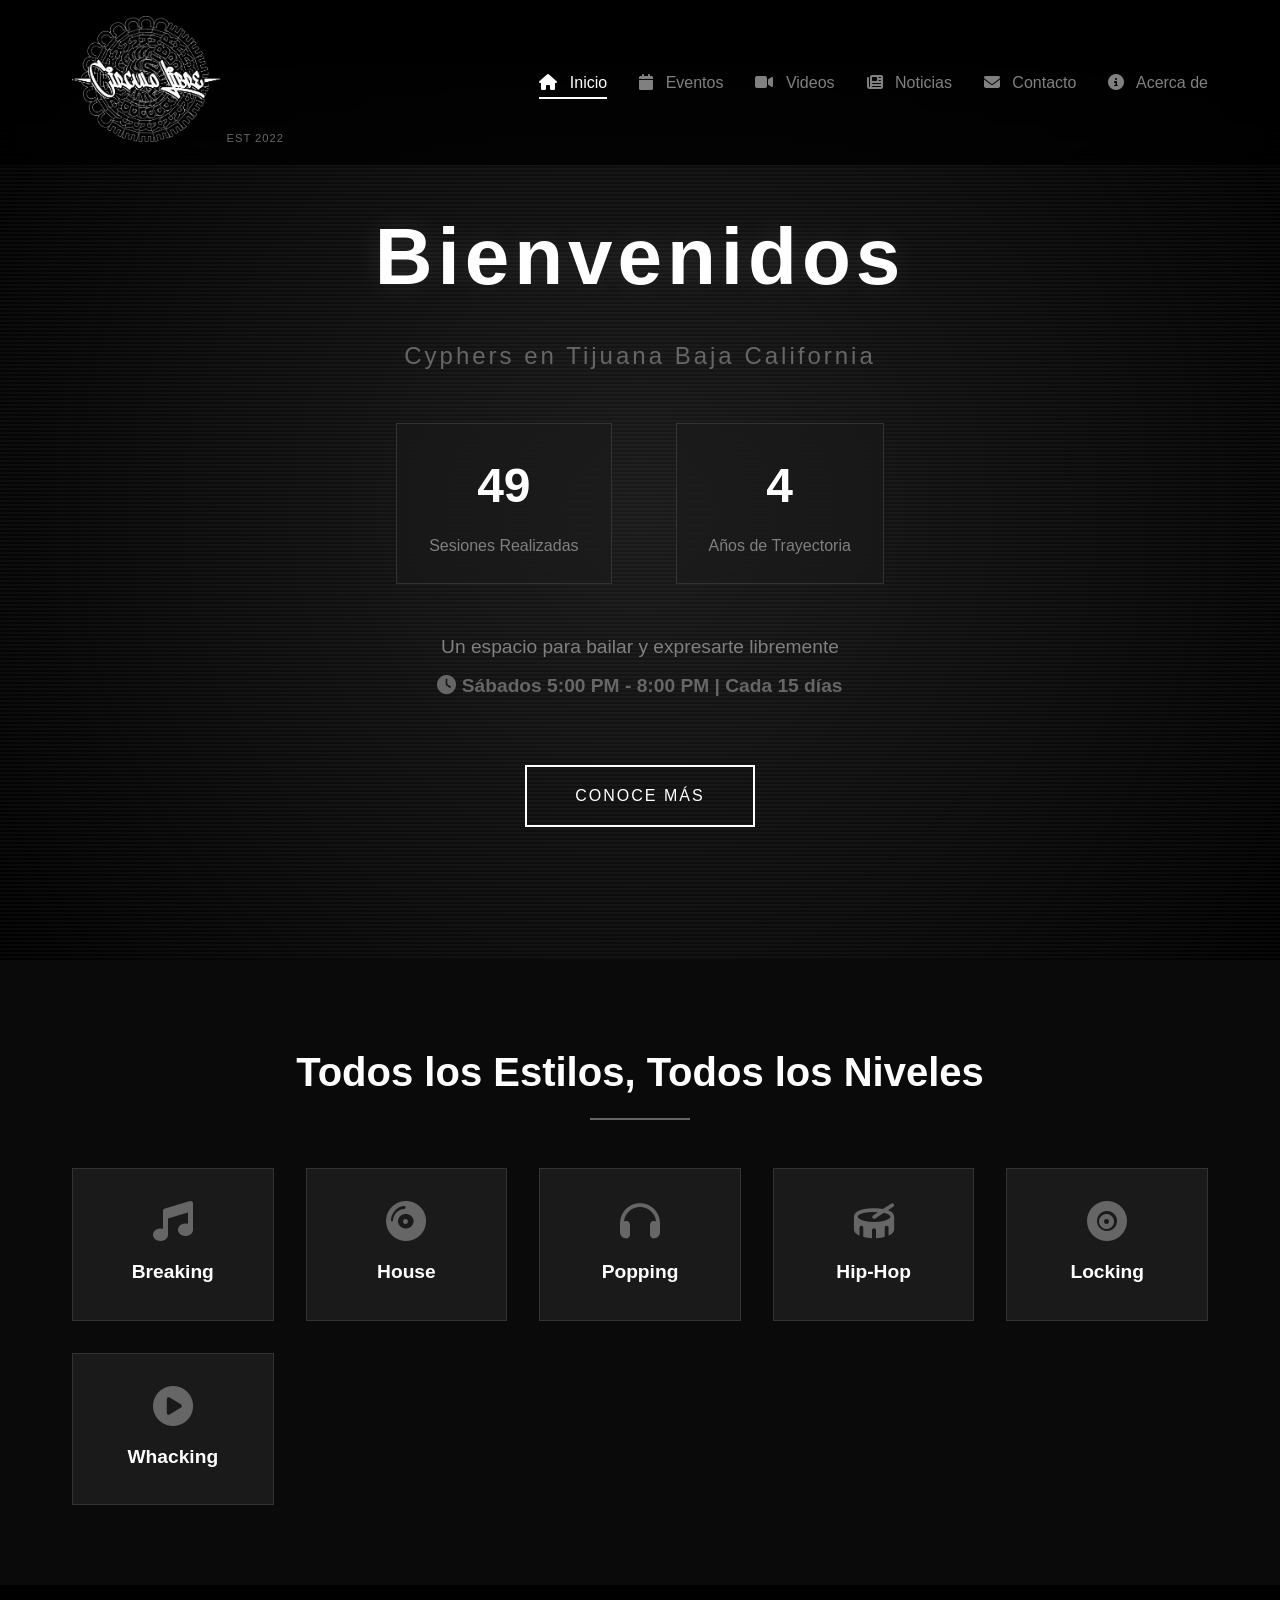
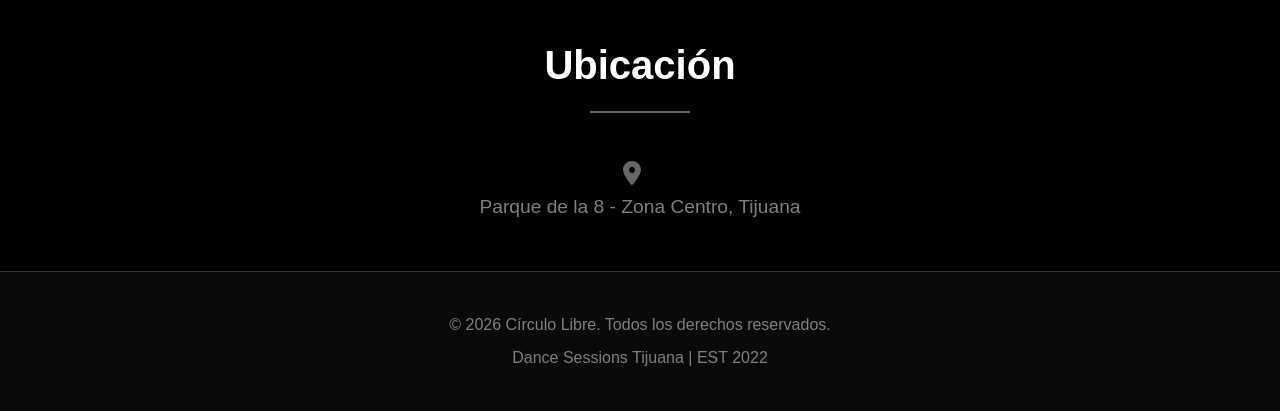
==== commit deabce9c: "Update index.html" ====
--- a/index.html
+++ b/index.html
@@ -11,7 +11,7 @@
     <nav class="navbar">
         <div class="nav-container">
             <div class="nav-logo">
-         <img src="/ap15/img/cl.png" alt="EMOTION G4" style="width: 150px; height: auto;">
+         <img src="/img/cl.png" alt="EMOTION G4" style="width: 150px; height: auto;">
                 <span class="nav-subtitle">EST 2022</span>
             </div>
             <ul class="nav-menu">
@@ -104,4 +104,4 @@
 
     <script src="script.js"></script>
 </body>
-</html>+</html>
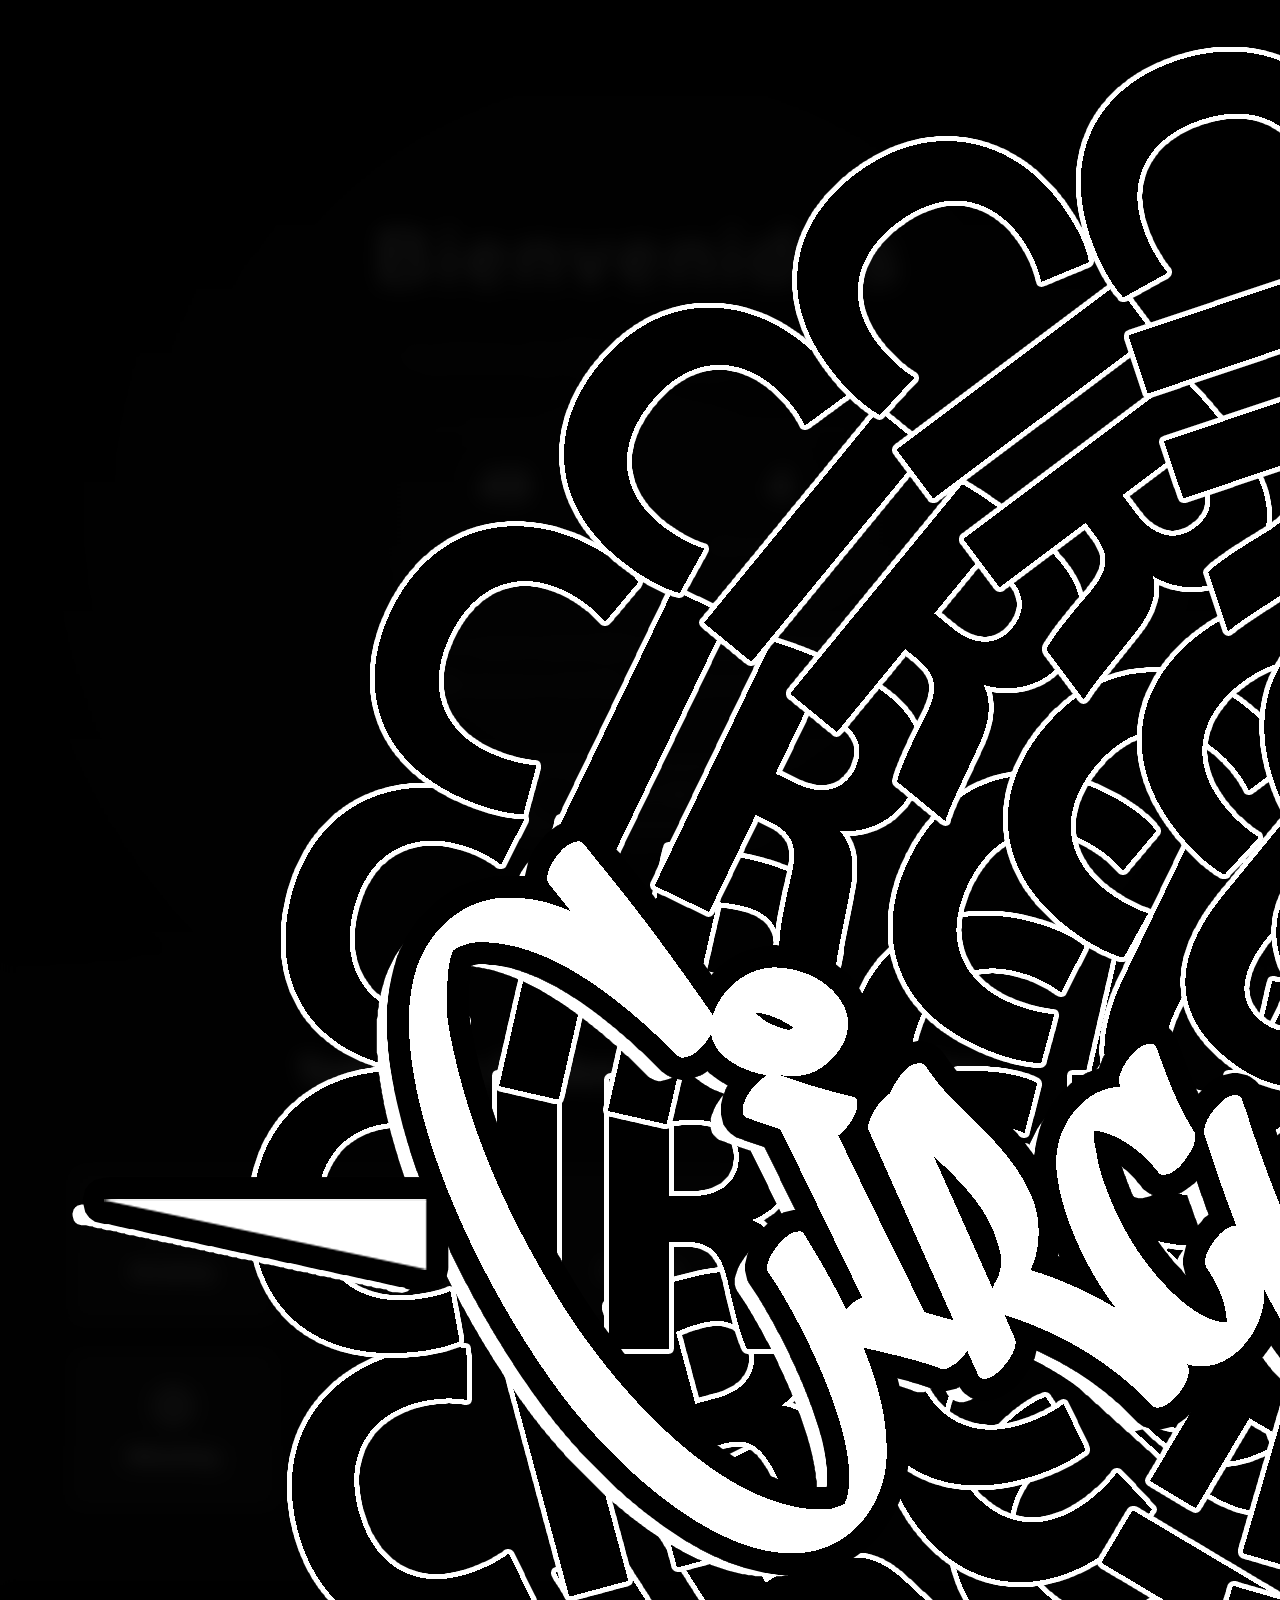
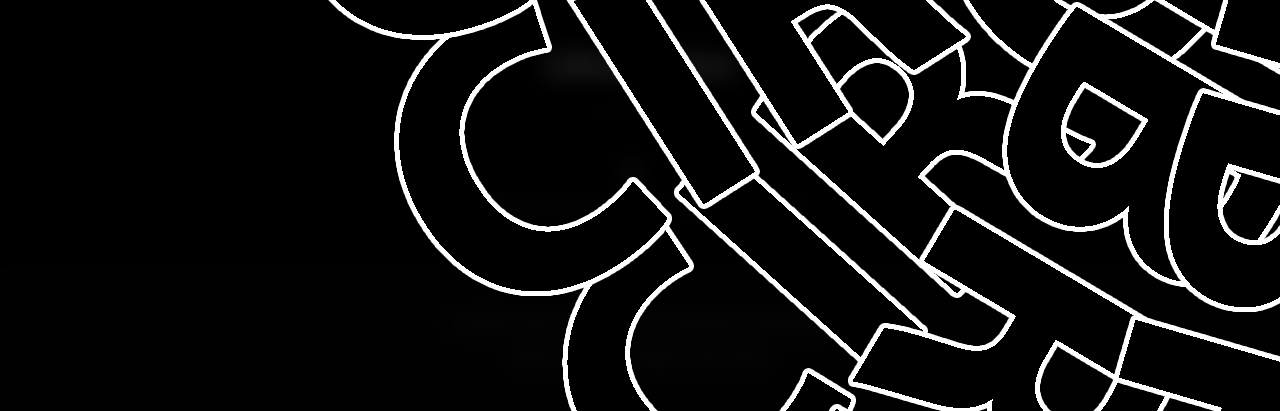
==== commit e0b56433: "Update index.html" ====
--- a/index.html
+++ b/index.html
@@ -11,7 +11,7 @@
     <nav class="navbar">
         <div class="nav-container">
             <div class="nav-logo">
-         <img src="/img/cl.png" alt="EMOTION G4" style="width: 150px; height: auto;">
+          <img src="img/cl.png" alt="Ganadores 2do lugar">
                 <span class="nav-subtitle">EST 2022</span>
             </div>
             <ul class="nav-menu">
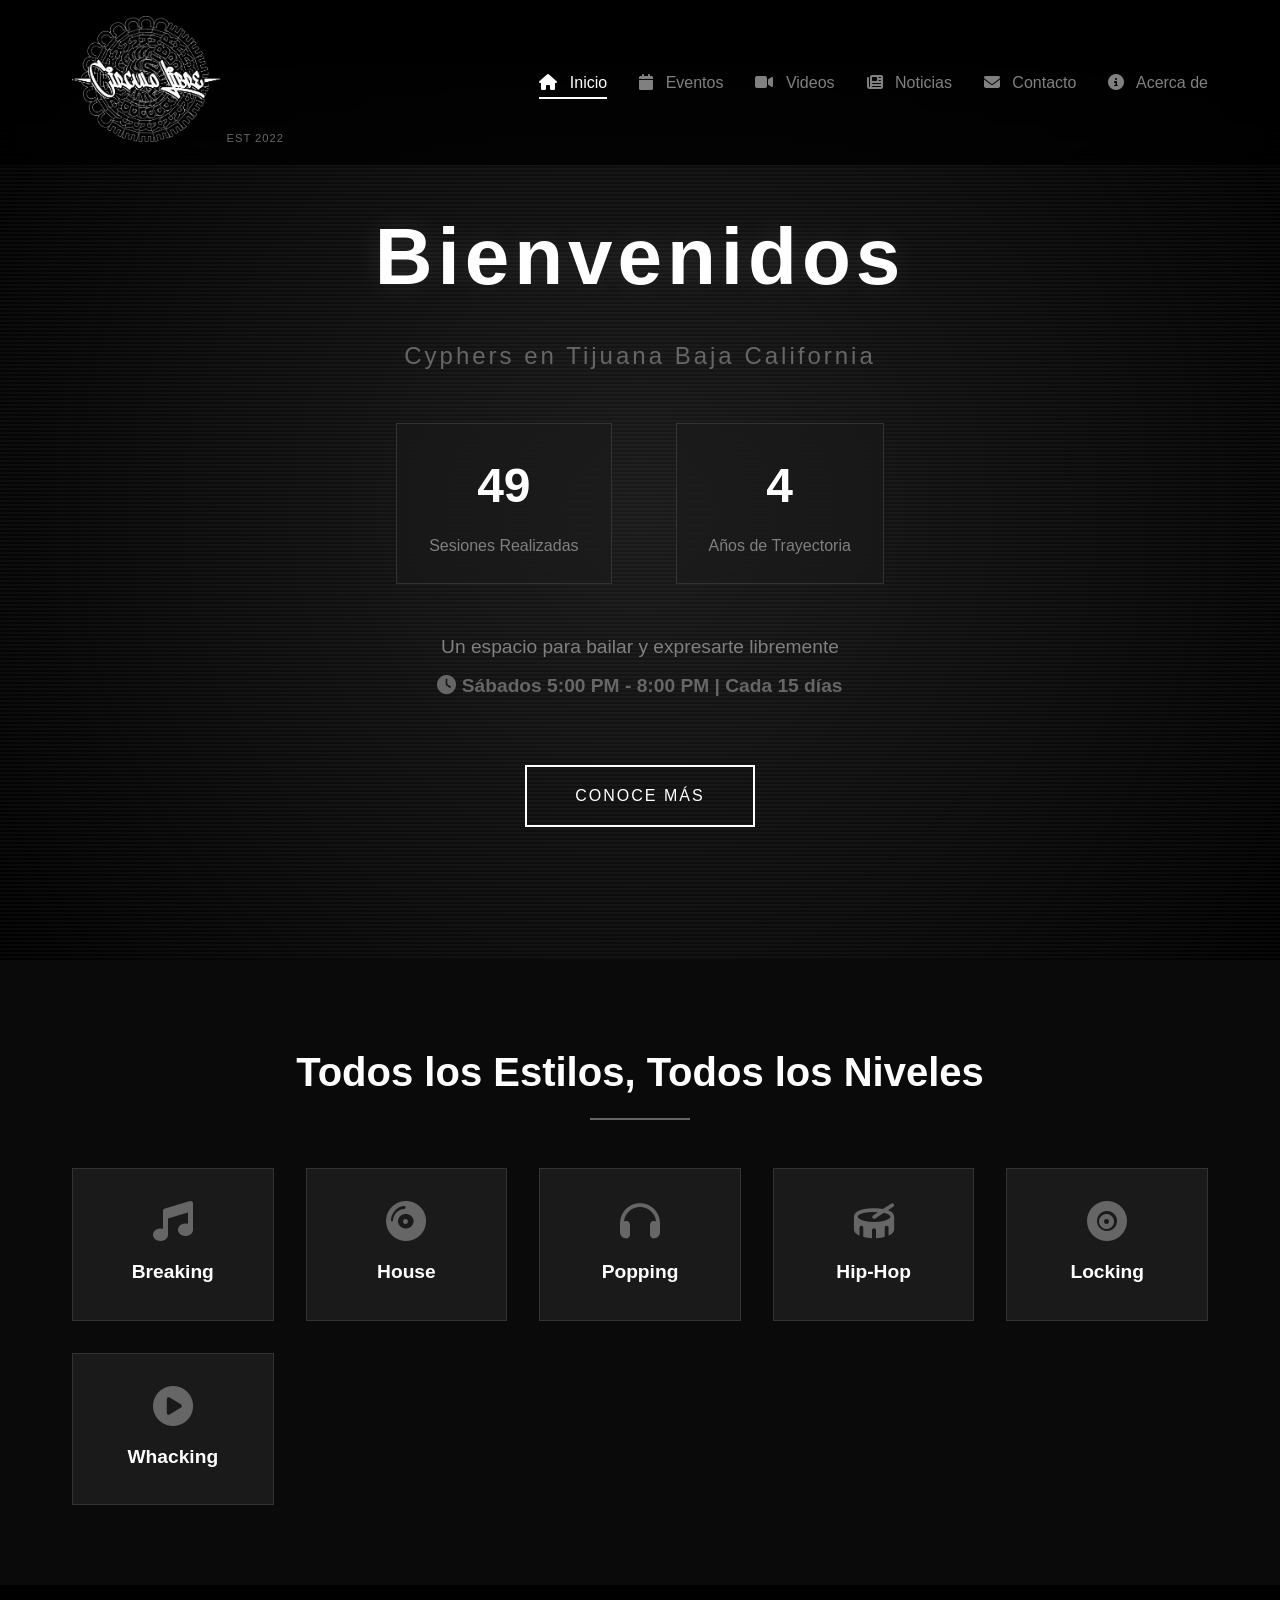
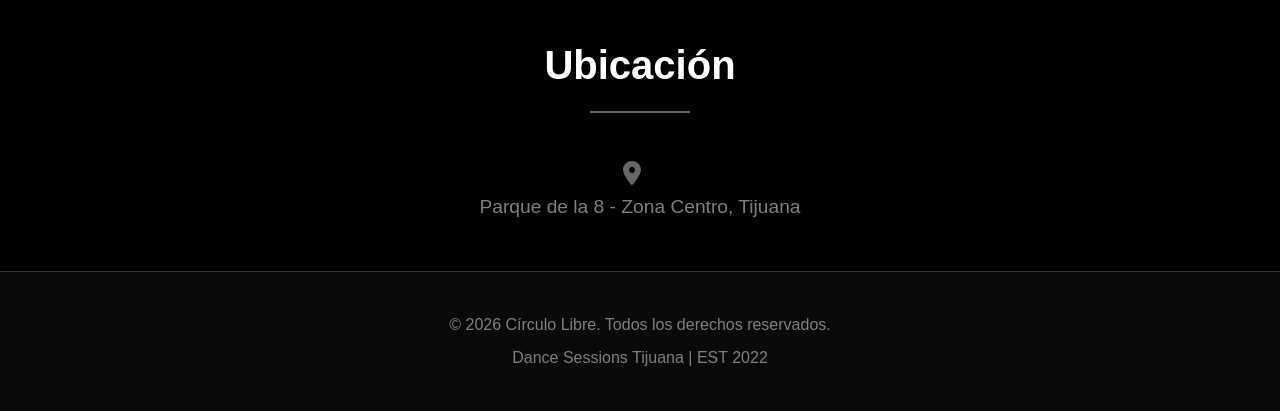
==== commit 53da5afd: "Add files via upload" ====
--- a/index.html
+++ b/index.html
@@ -11,7 +11,7 @@
     <nav class="navbar">
         <div class="nav-container">
             <div class="nav-logo">
-          <img src="img/cl.png" alt="Ganadores 2do lugar">
+         <img src="/img/circulo.png" alt="EMOTION G4" style="width: 150px; height: auto;">
                 <span class="nav-subtitle">EST 2022</span>
             </div>
             <ul class="nav-menu">
@@ -104,4 +104,4 @@
 
     <script src="script.js"></script>
 </body>
-</html>
+</html>
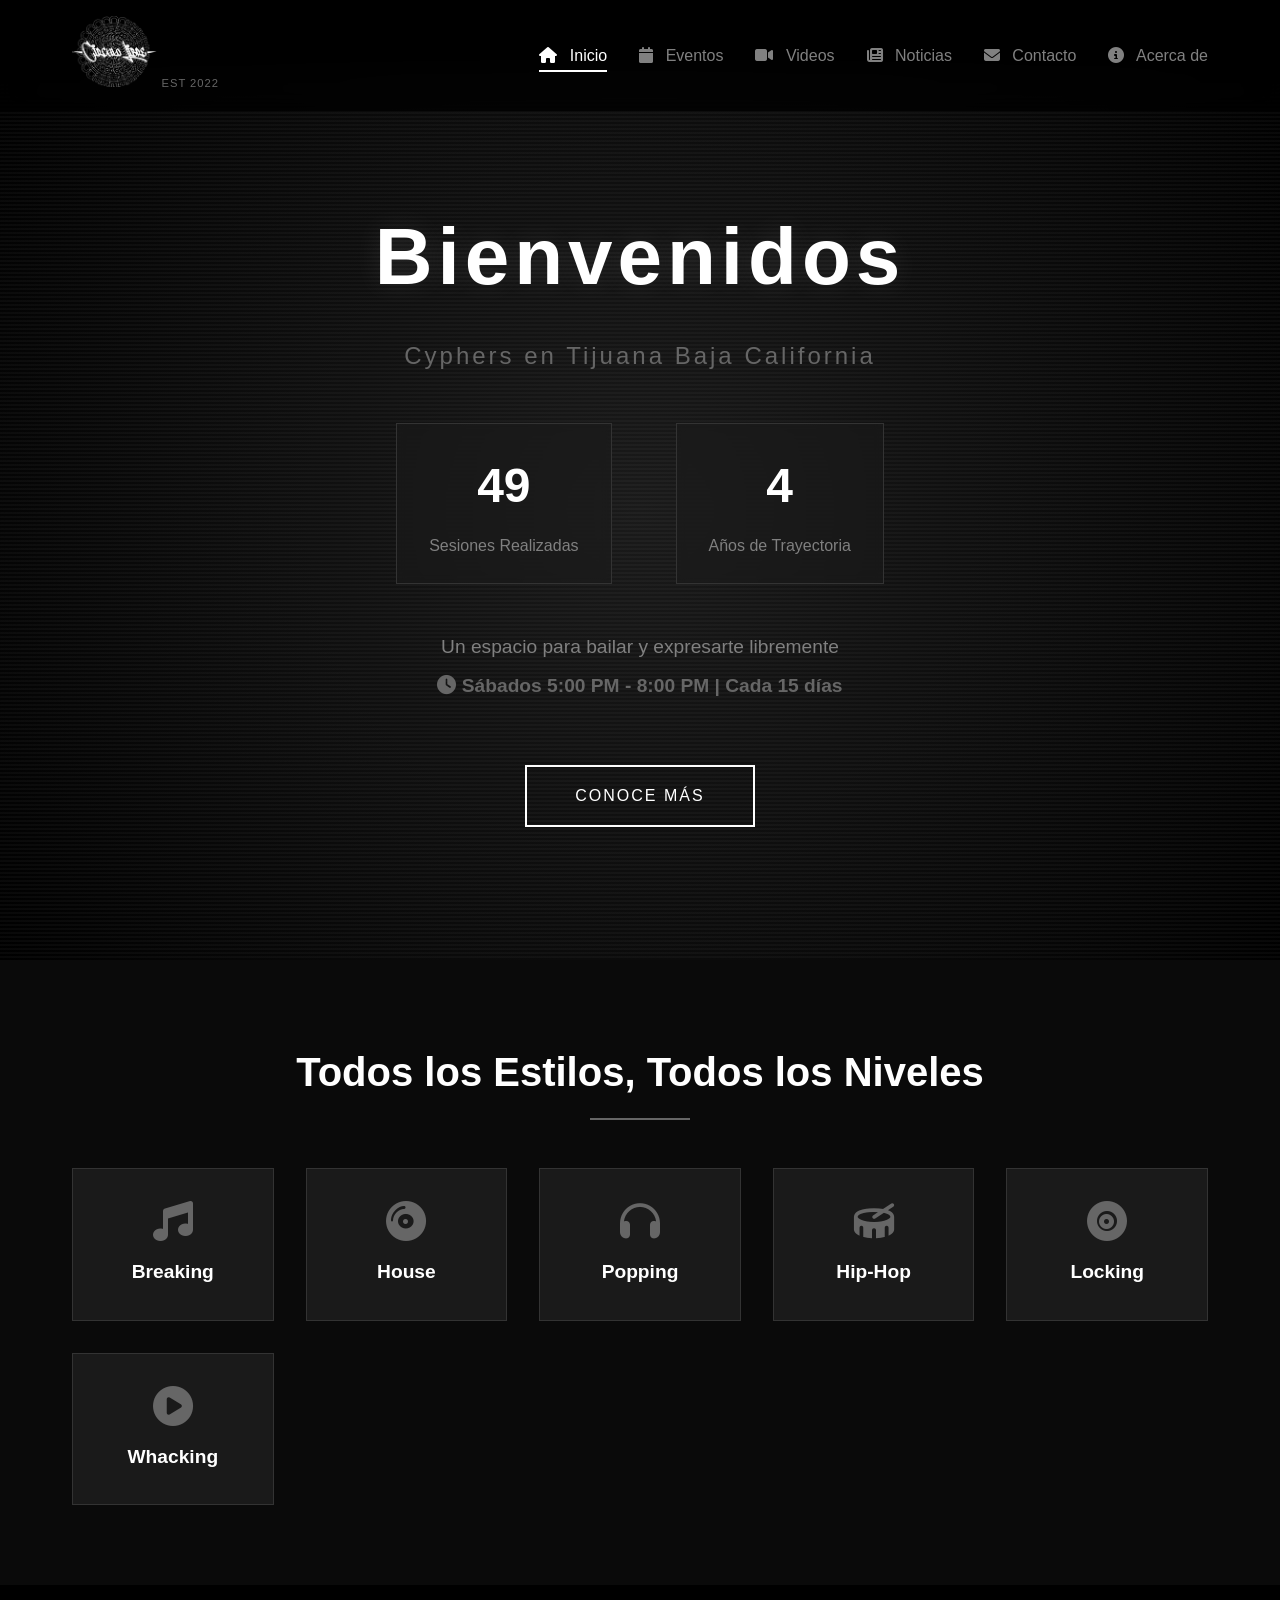
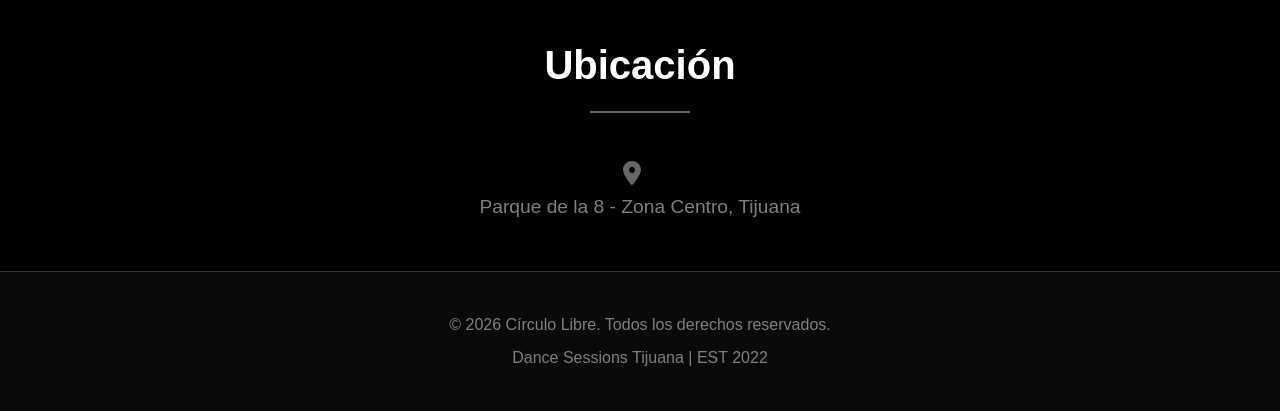
==== commit 580aa6d2: "Update index.html" ====
--- a/index.html
+++ b/index.html
@@ -11,7 +11,7 @@
     <nav class="navbar">
         <div class="nav-container">
             <div class="nav-logo">
-         <img src="/img/circulo.png" alt="EMOTION G4" style="width: 150px; height: auto;">
+         <img src="img/circulo.png" alt="EMOTION G4" style="width: 85px; height: auto;">
                 <span class="nav-subtitle">EST 2022</span>
             </div>
             <ul class="nav-menu">
@@ -104,4 +104,4 @@
 
     <script src="script.js"></script>
 </body>
-</html>+</html>
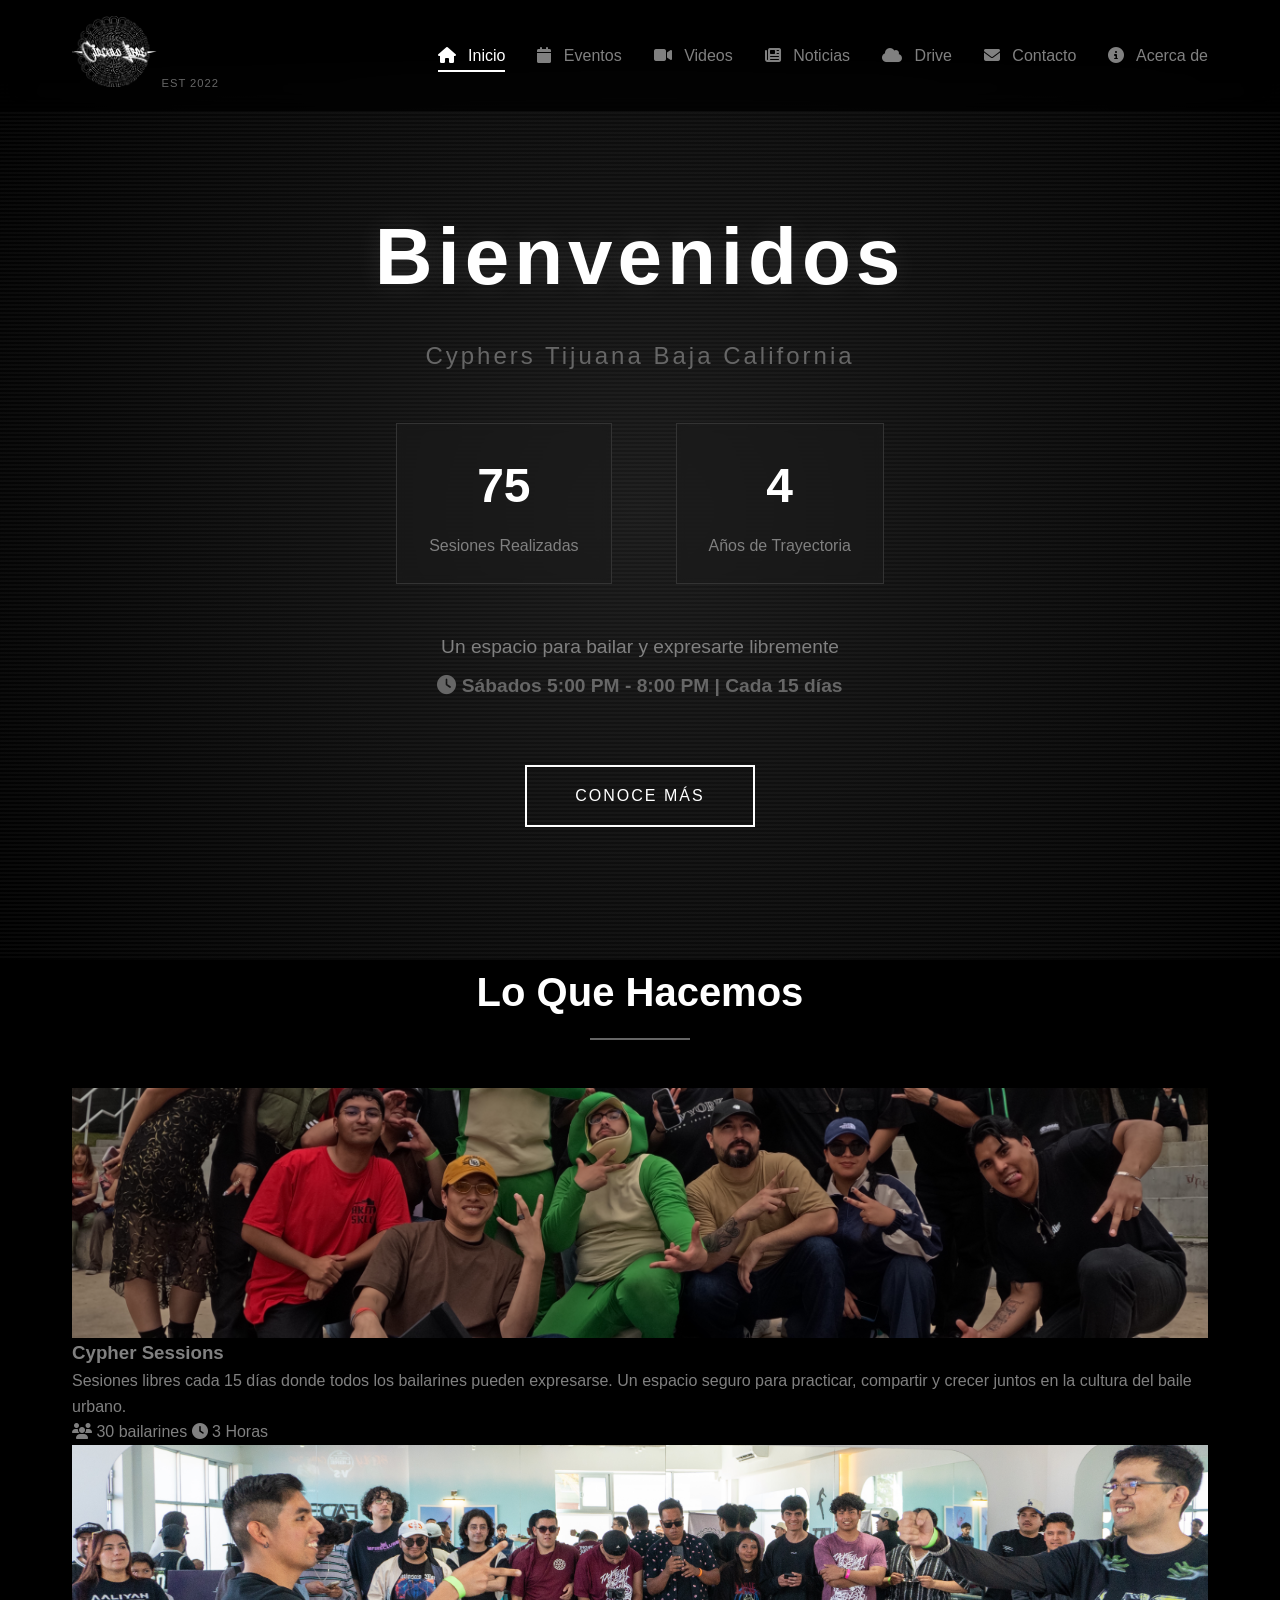
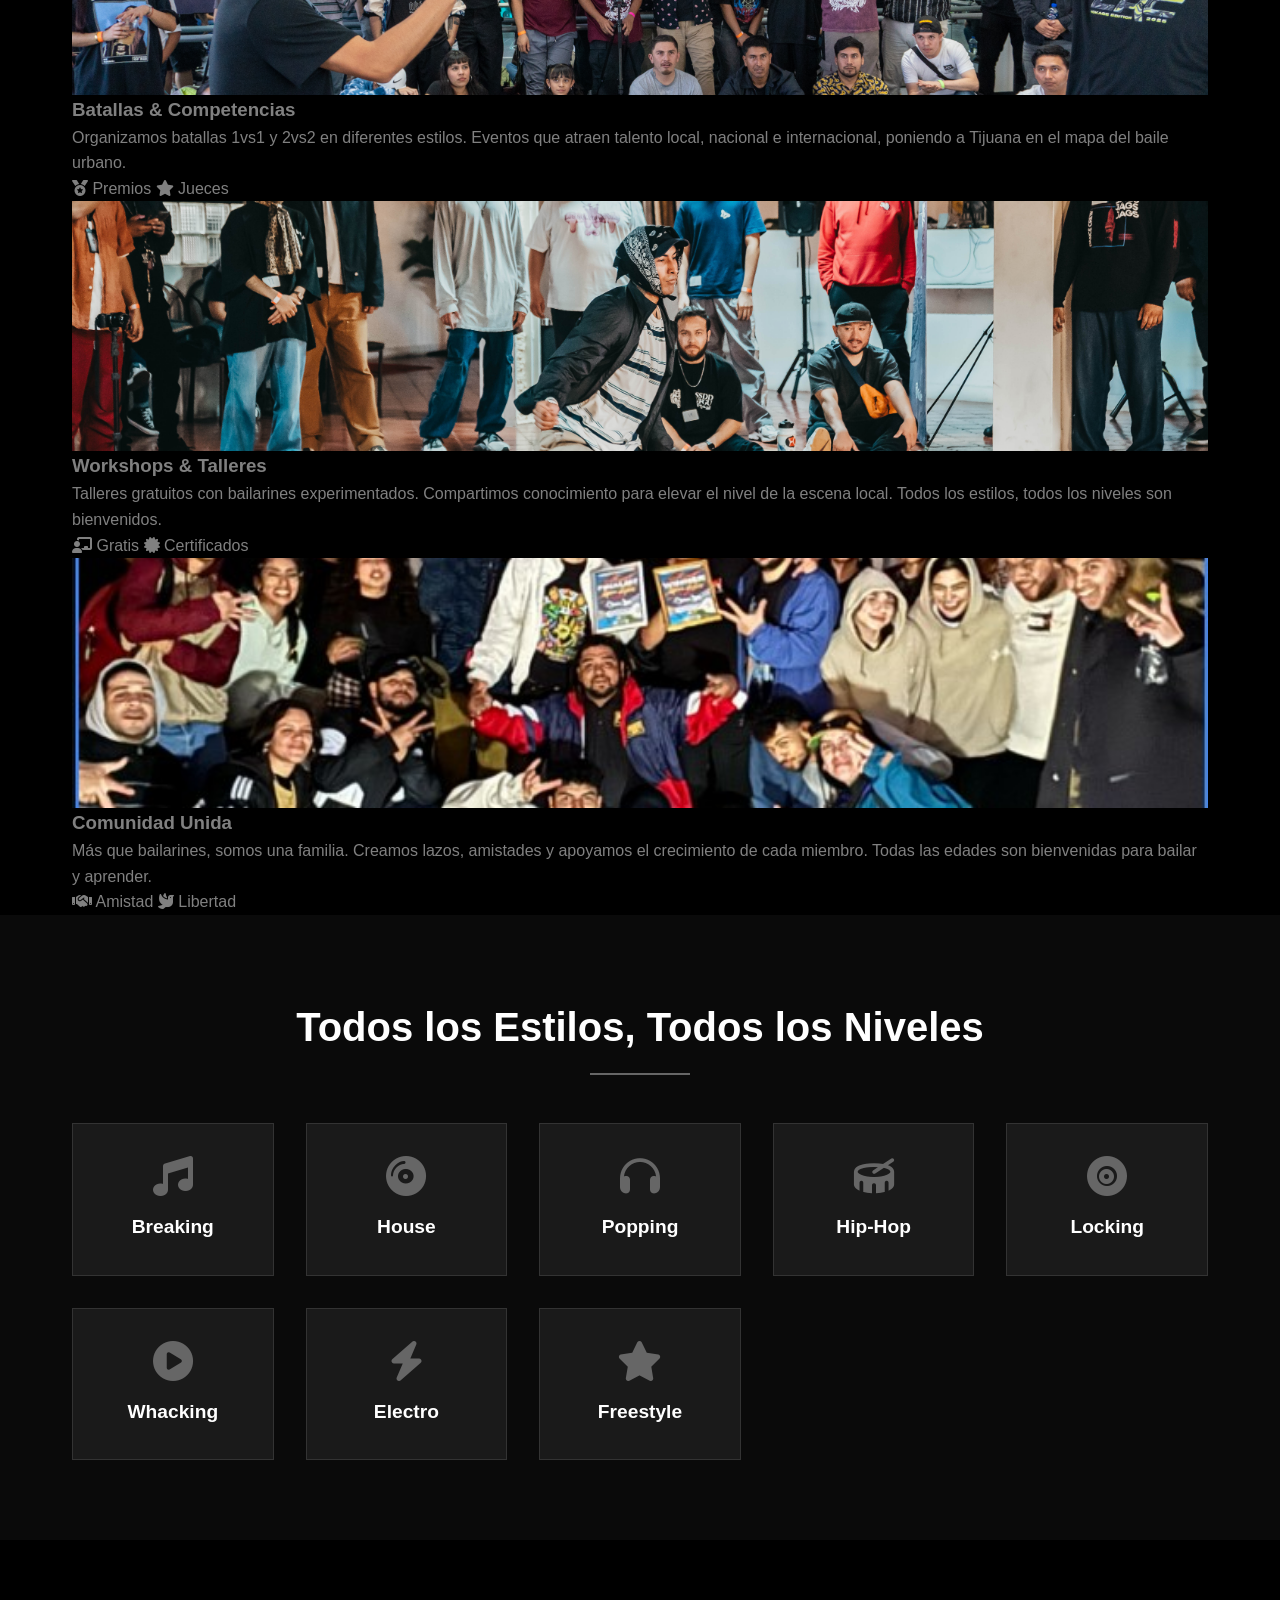
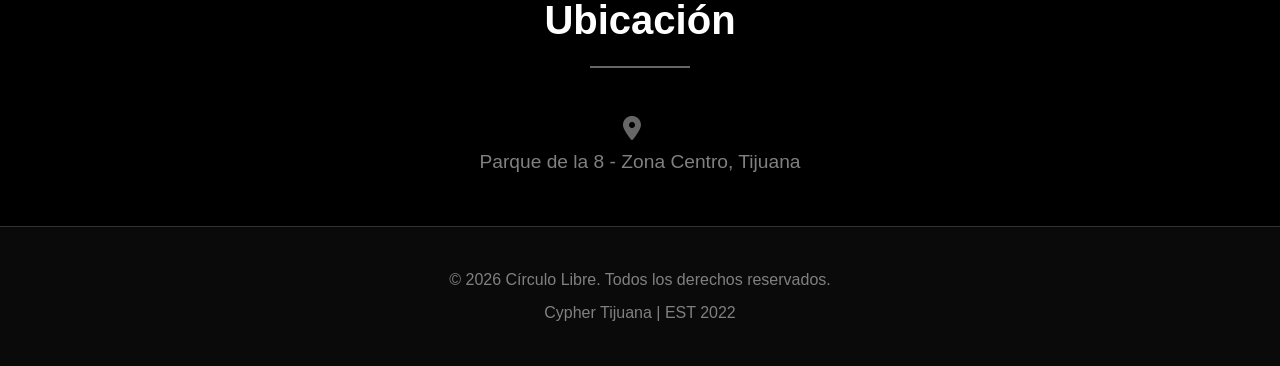
==== commit 9223fb3c: "Add files via upload" ====
--- a/index.html
+++ b/index.html
@@ -11,7 +11,7 @@
     <nav class="navbar">
         <div class="nav-container">
             <div class="nav-logo">
-         <img src="img/circulo.png" alt="EMOTION G4" style="width: 85px; height: auto;">
+                  <img src="img/circulo.png" alt="Circulo Libre" style="width: 85px; height: auto;">
                 <span class="nav-subtitle">EST 2022</span>
             </div>
             <ul class="nav-menu">
@@ -19,6 +19,7 @@
                 <li><a href="eventos.html"><i class="fas fa-calendar"></i> Eventos</a></li>
                 <li><a href="videos.html"><i class="fas fa-video"></i> Videos</a></li>
                 <li><a href="noticias.html"><i class="fas fa-newspaper"></i> Noticias</a></li>
+                <li><a href="drive.html"><i class="fas fa-cloud"></i> Drive</a></li>
                 <li><a href="contacto.html"><i class="fas fa-envelope"></i> Contacto</a></li>
                 <li><a href="acerca.html"><i class="fas fa-info-circle"></i> Acerca de</a></li>
             </ul>
@@ -32,11 +33,11 @@
 
     <section class="hero">
         <div class="hero-content">
-            <h2 class="hero-title animate-fade-in">Bienvenidos</h2>
-            <p class="hero-subtitle animate-slide-up">Cyphers en Tijuana Baja California</p>
+            <h1 class="hero-title animate-fade-in">Bienvenidos</h1>
+            <p class="hero-subtitle animate-slide-up">Cyphers Tijuana Baja California</p>
             <div class="hero-stats animate-fade-in">
                 <div class="stat-box">
-                    <h2 class="stat-number" data-target="49">0</h2>
+                    <h2 class="stat-number" data-target="75">0</h2>
                     <p>Sesiones Realizadas</p>
                 </div>
                 <div class="stat-box">
@@ -48,12 +49,88 @@
                 <p>Un espacio para bailar y expresarte libremente</p>
                 <p class="schedule"><i class="fas fa-clock"></i> Sábados 5:00 PM - 8:00 PM | Cada 15 días</p>
             </div>
-            <a href="#info" class="cta-button animate-pulse">Conoce Más</a>
+            <a href="#featured" class="cta-button animate-pulse">Conoce Más</a>
         </div>
         <div class="hero-bg"></div>
     </section>
 
-    <section id="info" class="info-section">
+    <!-- Sección "Lo Que Hacemos" con 4 fotos -->
+    <section id="featured" class="featured-section">
+        <div class="container">
+            <h2 class="section-title">Lo Que Hacemos</h2>
+            <div class="featured-grid">
+                <div class="featured-card animate-fade-in">
+                    <div class="featured-image">
+                        <img src="img/eventos/geck.jpg" alt="Cypher Sessions">
+                        <div class="featured-overlay">
+                            <i class="fas fa-circle-notch"></i>
+                        </div>
+                    </div>
+                    <div class="featured-content">
+                        <h3>Cypher Sessions</h3>
+                        <p>Sesiones libres cada 15 días donde todos los bailarines pueden expresarse. Un espacio seguro para practicar, compartir y crecer juntos en la cultura del baile urbano.</p>
+                        <div class="featured-stats">
+                            <span><i class="fas fa-users"></i> 30 bailarines</span>
+                            <span><i class="fas fa-clock"></i> 3 Horas</span>
+                        </div>
+                    </div>
+                </div>
+
+                <div class="featured-card animate-fade-in">
+                    <div class="featured-image">
+                        <img src="img/eventos/an4.JPG" alt="Batallas">
+                        <div class="featured-overlay">
+                            <i class="fas fa-trophy"></i>
+                        </div>
+                    </div>
+                    <div class="featured-content">
+                        <h3>Batallas & Competencias</h3>
+                        <p>Organizamos batallas 1vs1 y 2vs2 en diferentes estilos. Eventos que atraen talento local, nacional e internacional, poniendo a Tijuana en el mapa del baile urbano.</p>
+                        <div class="featured-stats">
+                            <span><i class="fas fa-medal"></i> Premios</span>
+                            <span><i class="fas fa-star"></i> Jueces </span>
+                        </div>
+                    </div>
+                </div>
+
+                <div class="featured-card animate-fade-in">
+                    <div class="featured-image">
+                        <img src="img/eventos/an3.jpg" alt="Workshops">
+                        <div class="featured-overlay">
+                            <i class="fas fa-graduation-cap"></i>
+                        </div>
+                    </div>
+                    <div class="featured-content">
+                        <h3>Workshops & Talleres</h3>
+                        <p>Talleres gratuitos con bailarines experimentados. Compartimos conocimiento para elevar el nivel de la escena local. Todos los estilos, todos los niveles son bienvenidos.</p>
+                        <div class="featured-stats">
+                            <span><i class="fas fa-chalkboard-teacher"></i> Gratis</span>
+                            <span><i class="fas fa-certificate"></i> Certificados</span>
+                        </div>
+                    </div>
+                </div>
+
+                <div class="featured-card animate-fade-in">
+                    <div class="featured-image">
+                        <img src="img/eventos/an2.jpg" alt="Comunidad">
+                        <div class="featured-overlay">
+                            <i class="fas fa-heart"></i>
+                        </div>
+                    </div>
+                    <div class="featured-content">
+                        <h3>Comunidad Unida</h3>
+                        <p>Más que bailarines, somos una familia. Creamos lazos, amistades y apoyamos el crecimiento de cada miembro. Todas las edades son bienvenidas para bailar y aprender.</p>
+                        <div class="featured-stats">
+                            <span><i class="fas fa-handshake"></i> Amistad</span>
+                            <span><i class="fas fa-dove"></i> Libertad</span>
+                        </div>
+                    </div>
+                </div>
+            </div>
+        </div>
+    </section>
+
+    <section class="info-section">
         <div class="container">
             <h2 class="section-title">Todos los Estilos, Todos los Niveles</h2>
             <div class="styles-grid">
@@ -81,6 +158,14 @@
                     <i class="fas fa-play-circle"></i>
                     <h3>Whacking</h3>
                 </div>
+                <div class="style-card">
+                    <i class="fas fa-bolt"></i>
+                    <h3>Electro</h3>
+                </div>
+                <div class="style-card">
+                    <i class="fas fa-star"></i>
+                    <h3>Freestyle</h3>
+                </div>
             </div>
         </div>
     </section>
@@ -97,11 +182,11 @@
 
     <footer class="footer">
         <div class="footer-content">
-            <p>&copy; 2024 Círculo Libre. Todos los derechos reservados.</p>
-            <p>Dance Sessions Tijuana | EST 2022</p>
+                <p>&copy; 2026 Círculo Libre</p>
+            <p>Cypher Tijuana | EST 2022</p>
         </div>
     </footer>
 
     <script src="script.js"></script>
 </body>
-</html>
+</html>
--- a/styles.css
+++ b/styles.css
@@ -1656,4 +1656,506 @@
         width: 100px;
         height: 100px;
     }
+}
+/* Drive Page - Diseño Profesional Centrado */
+.drive-hero {
+    min-height: calc(100vh - 60px);
+    display: flex;
+    align-items: center;
+    justify-content: center;
+    position: relative;
+    background: var(--black);
+    overflow: hidden;
+}
+
+.drive-background {
+    position: absolute;
+    top: 0;
+    left: 0;
+    width: 100%;
+    height: 100%;
+    background: radial-gradient(circle at center, rgba(29, 78, 216, 0.15) 0%, transparent 70%);
+    z-index: 0;
+}
+
+.drive-particles {
+    position: absolute;
+    width: 100%;
+    height: 100%;
+    background-image: 
+        radial-gradient(circle at 20% 50%, rgba(29, 78, 216, 0.2) 0%, transparent 50%),
+        radial-gradient(circle at 80% 50%, rgba(29, 78, 216, 0.2) 0%, transparent 50%),
+        radial-gradient(circle at 50% 20%, rgba(29, 78, 216, 0.1) 0%, transparent 50%);
+    animation: floatParticles 20s ease-in-out infinite;
+}
+
+@keyframes floatParticles {
+    0%, 100% {
+        transform: translateY(0) scale(1);
+    }
+    50% {
+        transform: translateY(-20px) scale(1.05);
+    }
+}
+
+.drive-content {
+    position: relative;
+    z-index: 1;
+    width: 100%;
+    padding: 4rem 2rem;
+}
+
+.drive-container {
+    max-width: 600px;
+    margin: 0 auto;
+    text-align: center;
+}
+
+.drive-header {
+    margin-bottom: 3rem;
+}
+
+.drive-logo-animation {
+    display: inline-block;
+    font-size: 5rem;
+    color: #1a73e8;
+    margin-bottom: 1.5rem;
+    position: relative;
+    animation: rotateLogo 3s ease-in-out infinite;
+}
+
+@keyframes rotateLogo {
+    0%, 100% {
+        transform: rotateY(0deg) scale(1);
+    }
+    50% {
+        transform: rotateY(180deg) scale(1.1);
+    }
+}
+
+.drive-logo-animation::before {
+    content: '';
+    position: absolute;
+    top: 50%;
+    left: 50%;
+    transform: translate(-50%, -50%);
+    width: 120%;
+    height: 120%;
+    background: radial-gradient(circle, rgba(29, 78, 216, 0.2) 0%, transparent 70%);
+    border-radius: 50%;
+    animation: pulse 2s ease-in-out infinite;
+}
+
+.drive-title {
+    font-size: 3rem;
+    color: var(--white);
+    margin-bottom: 0.5rem;
+    letter-spacing: 2px;
+    font-weight: 300;
+}
+
+.drive-subtitle {
+    font-size: 1.2rem;
+    color: var(--text-gray);
+    letter-spacing: 1px;
+}
+
+.drive-button-wrapper {
+    position: relative;
+}
+
+/* Botón Profesional Azul */
+.drive-pro-button {
+    display: inline-block;
+    position: relative;
+    padding: 0;
+    text-decoration: none;
+    margin-bottom: 2rem;
+    border-radius: 50px;
+    overflow: hidden;
+    transition: all 0.3s ease;
+}
+
+.button-content {
+    display: flex;
+    align-items: center;
+    justify-content: center;
+    gap: 1rem;
+    padding: 1.5rem 4rem;
+    background: linear-gradient(135deg, #1a73e8 0%, #4285f4 100%);
+    color: white;
+    font-size: 1.3rem;
+    font-weight: 600;
+    letter-spacing: 1px;
+    position: relative;
+    z-index: 2;
+    border-radius: 50px;
+    transition: all 0.3s ease;
+}
+
+.button-content i {
+    font-size: 1.5rem;
+}
+
+.button-text {
+    text-transform: uppercase;
+}
+
+/* Efecto Glow */
+.button-glow {
+    position: absolute;
+    top: 50%;
+    left: 50%;
+    transform: translate(-50%, -50%);
+    width: 100%;
+    height: 100%;
+    background: linear-gradient(135deg, #1a73e8, #4285f4);
+    border-radius: 50px;
+    opacity: 0.7;
+    filter: blur(20px);
+    transition: all 0.3s ease;
+    z-index: 1;
+}
+
+.drive-pro-button::before {
+    content: '';
+    position: absolute;
+    top: 0;
+    left: -100%;
+    width: 100%;
+    height: 100%;
+    background: linear-gradient(90deg, 
+        transparent, 
+        rgba(255, 255, 255, 0.3), 
+        transparent);
+    transition: left 0.6s ease;
+    z-index: 3;
+}
+
+.drive-pro-button:hover::before {
+    left: 100%;
+}
+
+.drive-pro-button:hover .button-content {
+    background: linear-gradient(135deg, #4285f4 0%, #1a73e8 100%);
+    transform: scale(1.05);
+    box-shadow: 0 10px 40px rgba(26, 115, 232, 0.4);
+}
+
+.drive-pro-button:hover .button-glow {
+    opacity: 1;
+    filter: blur(30px);
+    transform: translate(-50%, -50%) scale(1.2);
+}
+
+/* Efecto de Click */
+.drive-pro-button:active .button-content {
+    transform: scale(0.98);
+}
+
+/* Información adicional */
+.drive-info {
+    display: flex;
+    align-items: center;
+    justify-content: center;
+    gap: 1rem;
+    color: var(--text-gray);
+    font-size: 0.9rem;
+    opacity: 0.8;
+    animation: fadeInUp 1s ease 0.5s both;
+}
+
+.info-item {
+    display: flex;
+    align-items: center;
+    gap: 0.5rem;
+}
+
+.info-item i {
+    color: #1a73e8;
+    font-size: 1rem;
+}
+
+.info-separator {
+    color: var(--light-gray);
+}
+
+/* Animaciones */
+@keyframes fadeInUp {
+    from {
+        opacity: 0;
+        transform: translateY(20px);
+    }
+    to {
+        opacity: 0.8;
+        transform: translateY(0);
+    }
+}
+
+/* Efecto de Onda */
+@keyframes wave {
+    0% {
+        box-shadow: 0 0 0 0 rgba(26, 115, 232, 0.7);
+    }
+    70% {
+        box-shadow: 0 0 0 20px rgba(26, 115, 232, 0);
+    }
+    100% {
+        box-shadow: 0 0 0 0 rgba(26, 115, 232, 0);
+    }
+}
+
+.drive-pro-button {
+    animation: wave 2s infinite;
+}
+
+/* Responsive */
+@media (max-width: 768px) {
+    .drive-title {
+        font-size: 2rem;
+    }
+    
+    .drive-subtitle {
+        font-size: 1rem;
+    }
+    
+    .drive-logo-animation {
+        font-size: 4rem;
+    }
+    
+    .button-content {
+        padding: 1.2rem 2.5rem;
+        font-size: 1.1rem;
+    }
+    
+    .drive-info {
+        flex-direction: column;
+        gap: 0.5rem;
+    }
+    
+    .info-separator {
+        display: none;
+    }
+}
+
+@media (max-width: 480px) {
+    .button-content {
+        padding: 1rem 2rem;
+        font-size: 1rem;
+    }
+    
+    .button-text {
+        font-size: 0.9rem;
+    }
+}
+
+/* Modo oscuro mejorado para el botón */
+@media (prefers-color-scheme: dark) {
+    .drive-pro-button:hover .button-content {
+        box-shadow: 
+            0 10px 40px rgba(26, 115, 232, 0.5),
+            0 0 80px rgba(26, 115, 232, 0.3);
+    }
+}
+/* Control de tamaño de las fotos en "Lo Que Hacemos" */
+.featured-image {
+    position: relative;
+    height: 200px;  /* Cambia esta altura según necesites */
+    overflow: hidden;
+}
+
+/* Si quieres diferentes tamaños para desktop y móvil */
+@media (min-width: 1200px) {
+    .featured-image {
+        height: 250px;  /* Más grande en pantallas grandes */
+    }
+}
+
+@media (max-width: 768px) {
+    .featured-image {
+        height: 180px;  /* Más pequeño en móviles */
+    }
+}
+
+/* Control del comportamiento de la imagen dentro del contenedor */
+.featured-image img {
+    width: 100%;
+    height: 100%;
+    object-fit: cover;  /* Opciones: cover, contain, fill, scale-down */
+}
+/* Videos Section - YouTube Responsive */
+.videos-section {
+    padding: 5rem 0;
+    background: var(--black);
+}
+
+.videos-grid {
+    display: grid;
+    grid-template-columns: repeat(auto-fit, minmax(300px, 1fr));
+    gap: 2rem;
+}
+
+.video-card {
+    background: var(--medium-gray);
+    border: 1px solid var(--light-gray);
+    overflow: hidden;
+    transition: all 0.3s ease;
+}
+
+.video-card:hover {
+    transform: translateY(-5px);
+    border-color: var(--accent);
+    box-shadow: 0 10px 30px rgba(255,255,255,0.1);
+}
+
+/* Wrapper para hacer el video responsive */
+.video-wrapper {
+    position: relative;
+    width: 100%;
+    padding-bottom: 56.25%; /* 16:9 Aspect Ratio */
+    height: 0;
+    overflow: hidden;
+    background: var(--dark-gray);
+}
+
+.video-wrapper iframe {
+    position: absolute;
+    top: 0;
+    left: 0;
+    width: 100%;
+    height: 100%;
+    border: none;
+}
+
+.video-card h3 {
+    color: var(--white);
+    padding: 1rem 1.5rem 0.5rem;
+    font-size: 1.2rem;
+}
+
+.video-card p {
+    padding: 0 1.5rem 1.5rem;
+    color: var(--text-gray);
+}
+
+/* Responsive */
+@media (max-width: 768px) {
+    .videos-grid {
+        grid-template-columns: 1fr;
+    }
+}
+
+@media (max-width: 480px) {
+    .video-card h3 {
+        font-size: 1rem;
+    }
+}
+/* Iconos de redes sociales mejorados */
+.social-icons {
+    display: flex;
+    gap: 1rem;
+    margin-top: 1rem;
+}
+
+.social-icons a {
+    display: inline-flex;
+    align-items: center;
+    justify-content: center;
+    width: 45px;
+    height: 45px;
+    background: var(--medium-gray);
+    border: 1px solid var(--light-gray);
+    color: var(--accent);
+    font-size: 1.3rem;
+    transition: all 0.3s ease;
+}
+
+/* Colores específicos por red social */
+.social-icons a:hover {
+    transform: translateY(-5px) scale(1.1);
+    color: var(--white);
+}
+
+/* Facebook */
+.social-icons a:hover .fa-facebook {
+    color: #1877f2;
+}
+
+/* Instagram */
+.social-icons a:hover .fa-instagram {
+    background: linear-gradient(45deg, #f09433, #e6683c, #dc2743, #cc2366, #bc1888);
+    -webkit-background-clip: text;
+    -webkit-text-fill-color: transparent;
+}
+
+/* YouTube */
+.social-icons a:hover .fa-youtube {
+    color: #ff0000;
+}
+
+/* TikTok */
+.social-icons a:hover .fa-tiktok {
+    color: #000000;
+    filter: drop-shadow(2px 0 0 #ff0050) drop-shadow(-2px 0 0 #00f2ea);
+}
+
+/* WhatsApp */
+.social-icons a:hover .fa-whatsapp {
+    color: #25d366;
+}
+/* Estado del formulario */
+.form-status {
+    margin-top: 1rem;
+    padding: 1rem;
+    background: var(--medium-gray);
+    border-radius: 5px;
+    text-align: center;
+    display: none;
+}
+
+.form-status p {
+    margin: 0;
+}
+
+/* Botón deshabilitado */
+.submit-btn:disabled {
+    opacity: 0.7;
+    cursor: not-allowed;
+}
+
+.submit-btn:disabled:hover {
+    background: transparent;
+    color: var(--accent);
+}
+
+/* Spinner de carga */
+.fa-spinner {
+    animation: spin 1s linear infinite;
+}
+
+@keyframes spin {
+    0% { transform: rotate(0deg); }
+    100% { transform: rotate(360deg); }
+}
+
+/* Mensaje de éxito */
+.success-message {
+    background: rgba(76, 175, 80, 0.1);
+    border: 1px solid #4CAF50;
+    color: #4CAF50;
+    padding: 1rem;
+    border-radius: 5px;
+    margin-top: 1rem;
+    text-align: center;
+}
+
+/* Mensaje de error */
+.error-message {
+    background: rgba(244, 67, 54, 0.1);
+    border: 1px solid #f44336;
+    color: #f44336;
+    padding: 1rem;
+    border-radius: 5px;
+    margin-top: 1rem;
+    text-align: center;
 }
